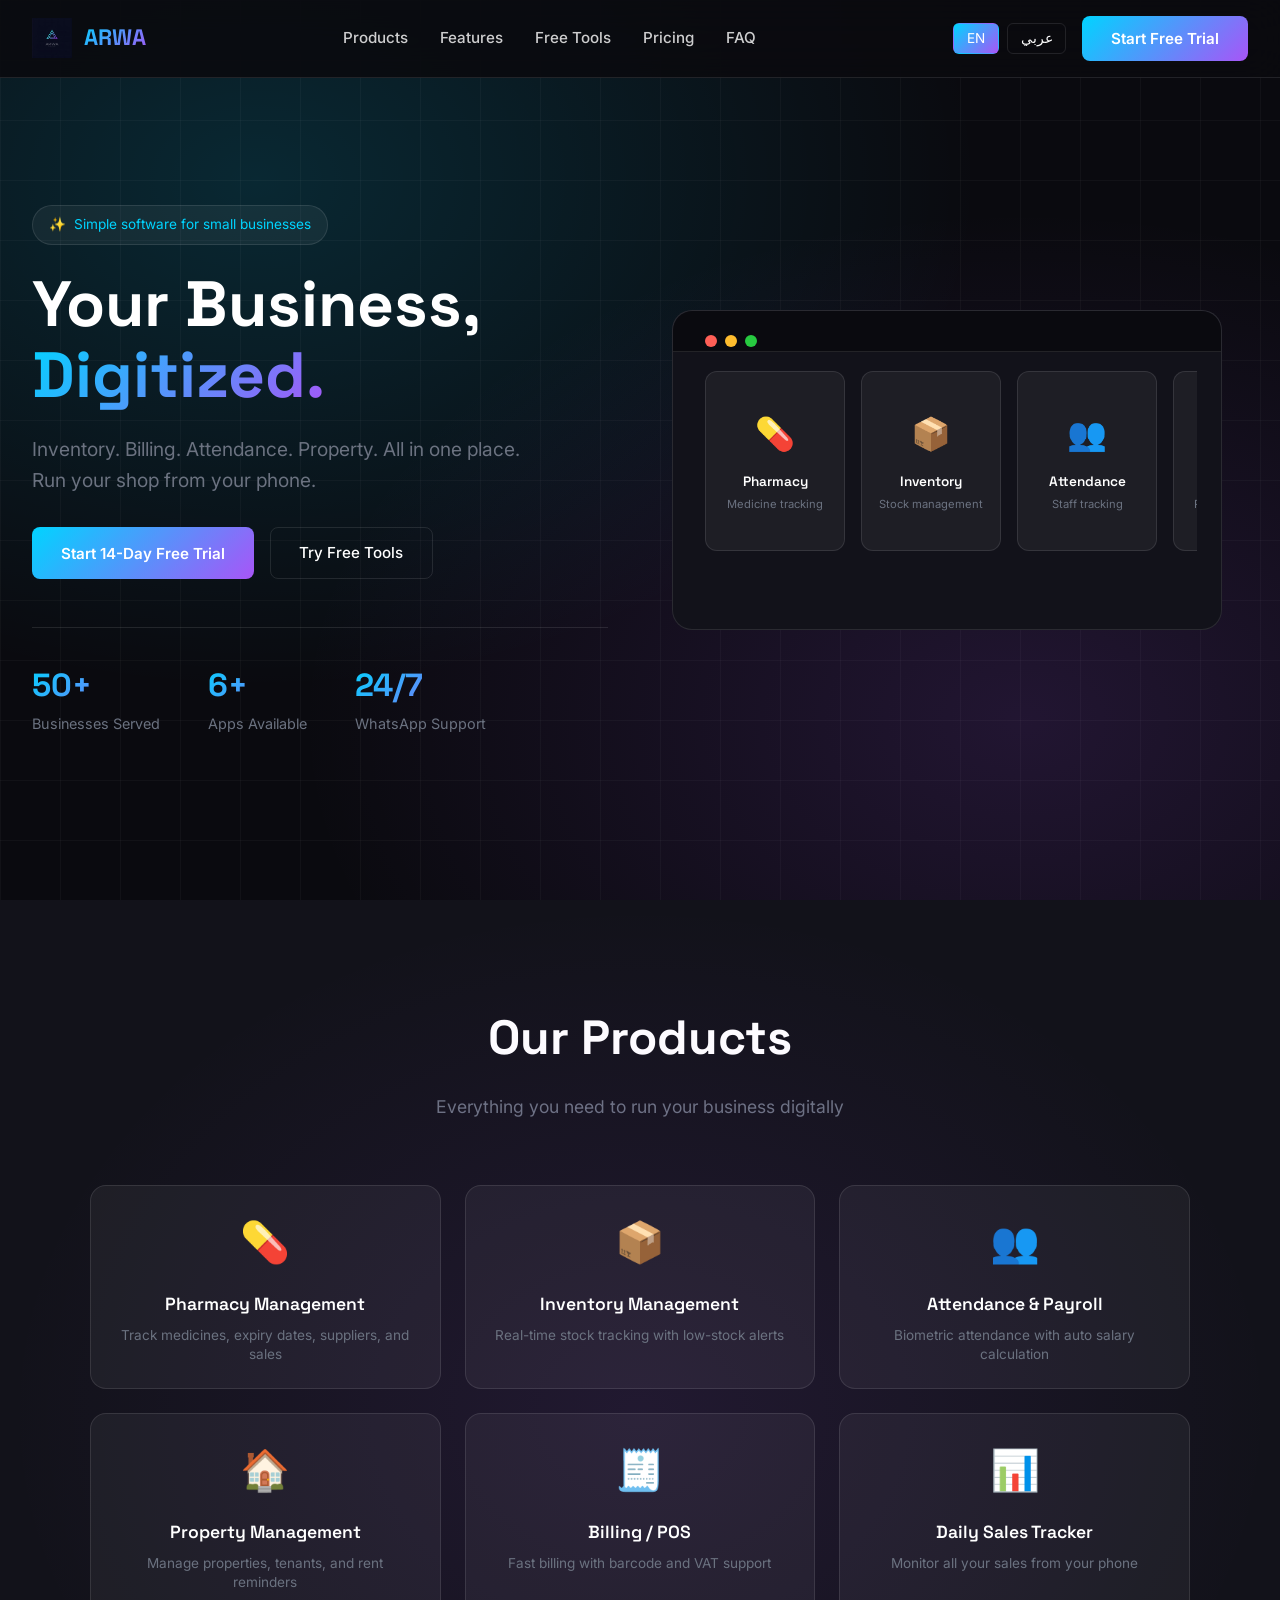
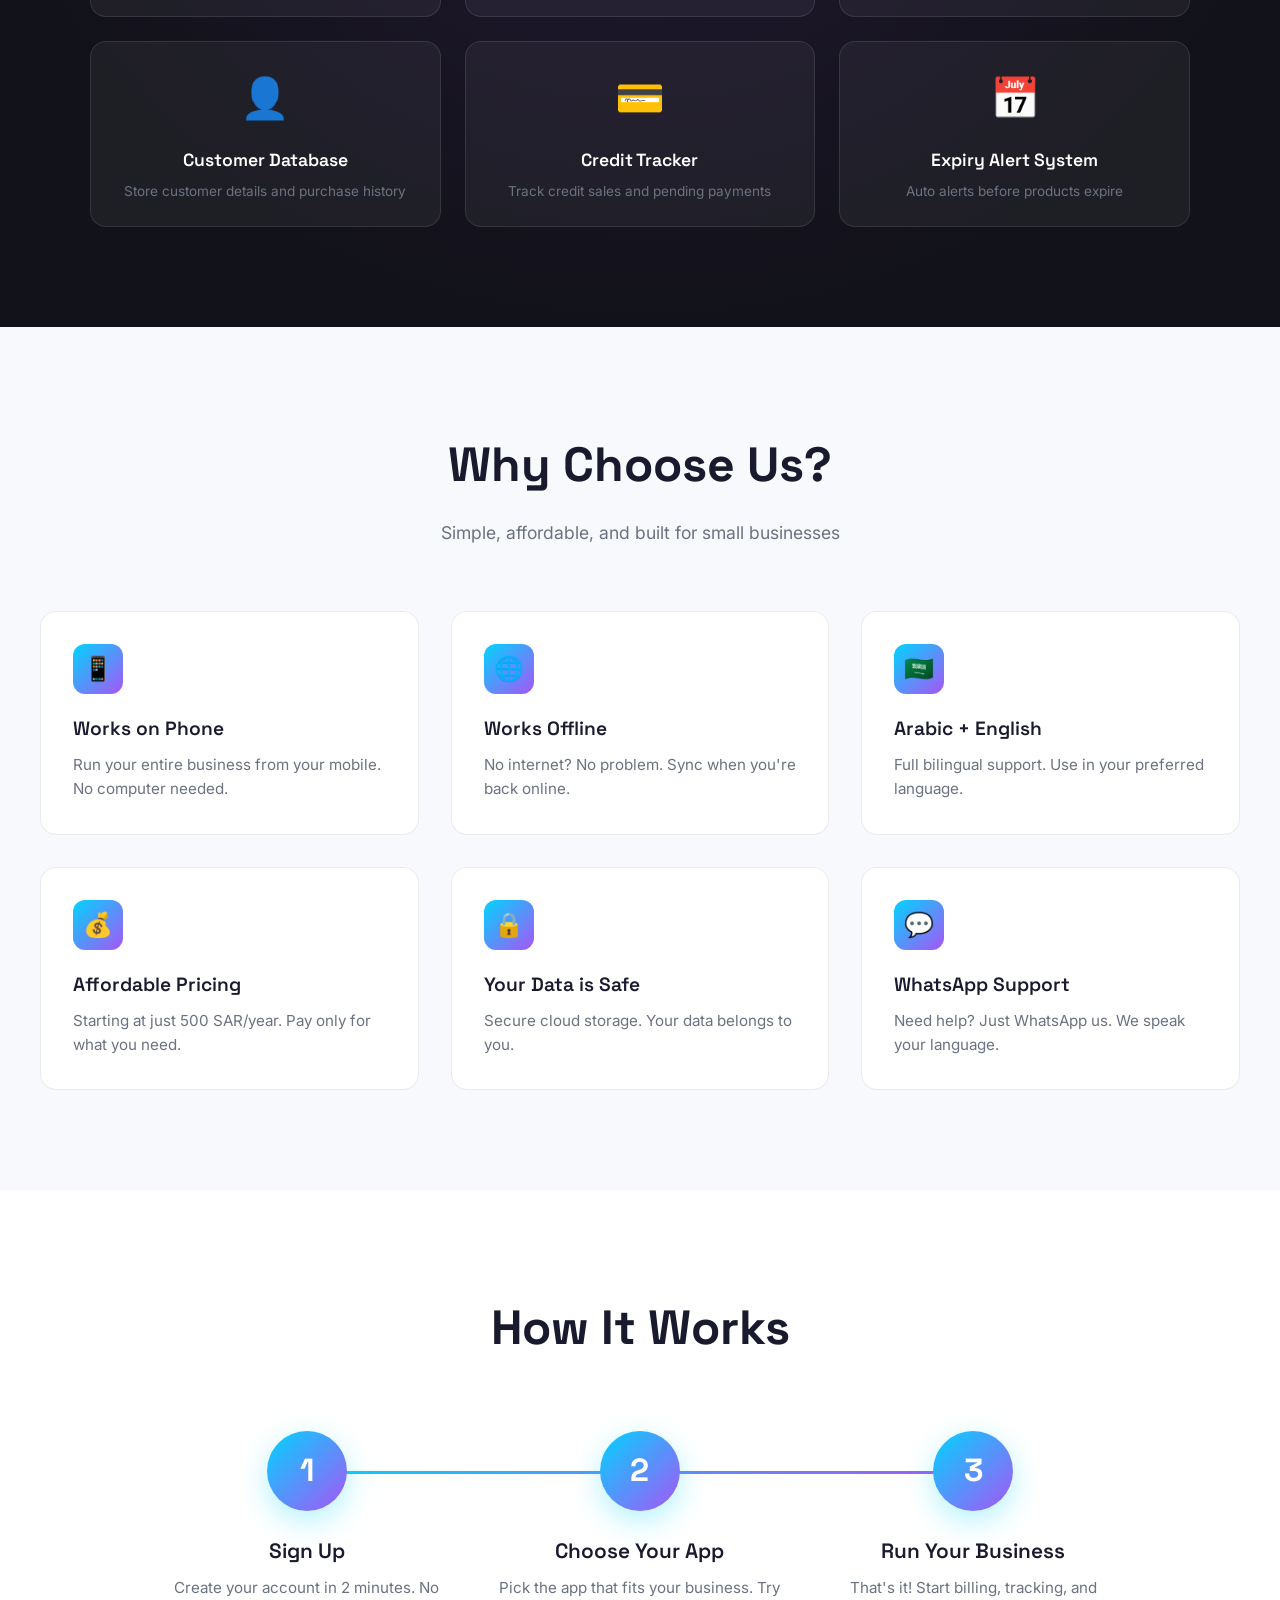
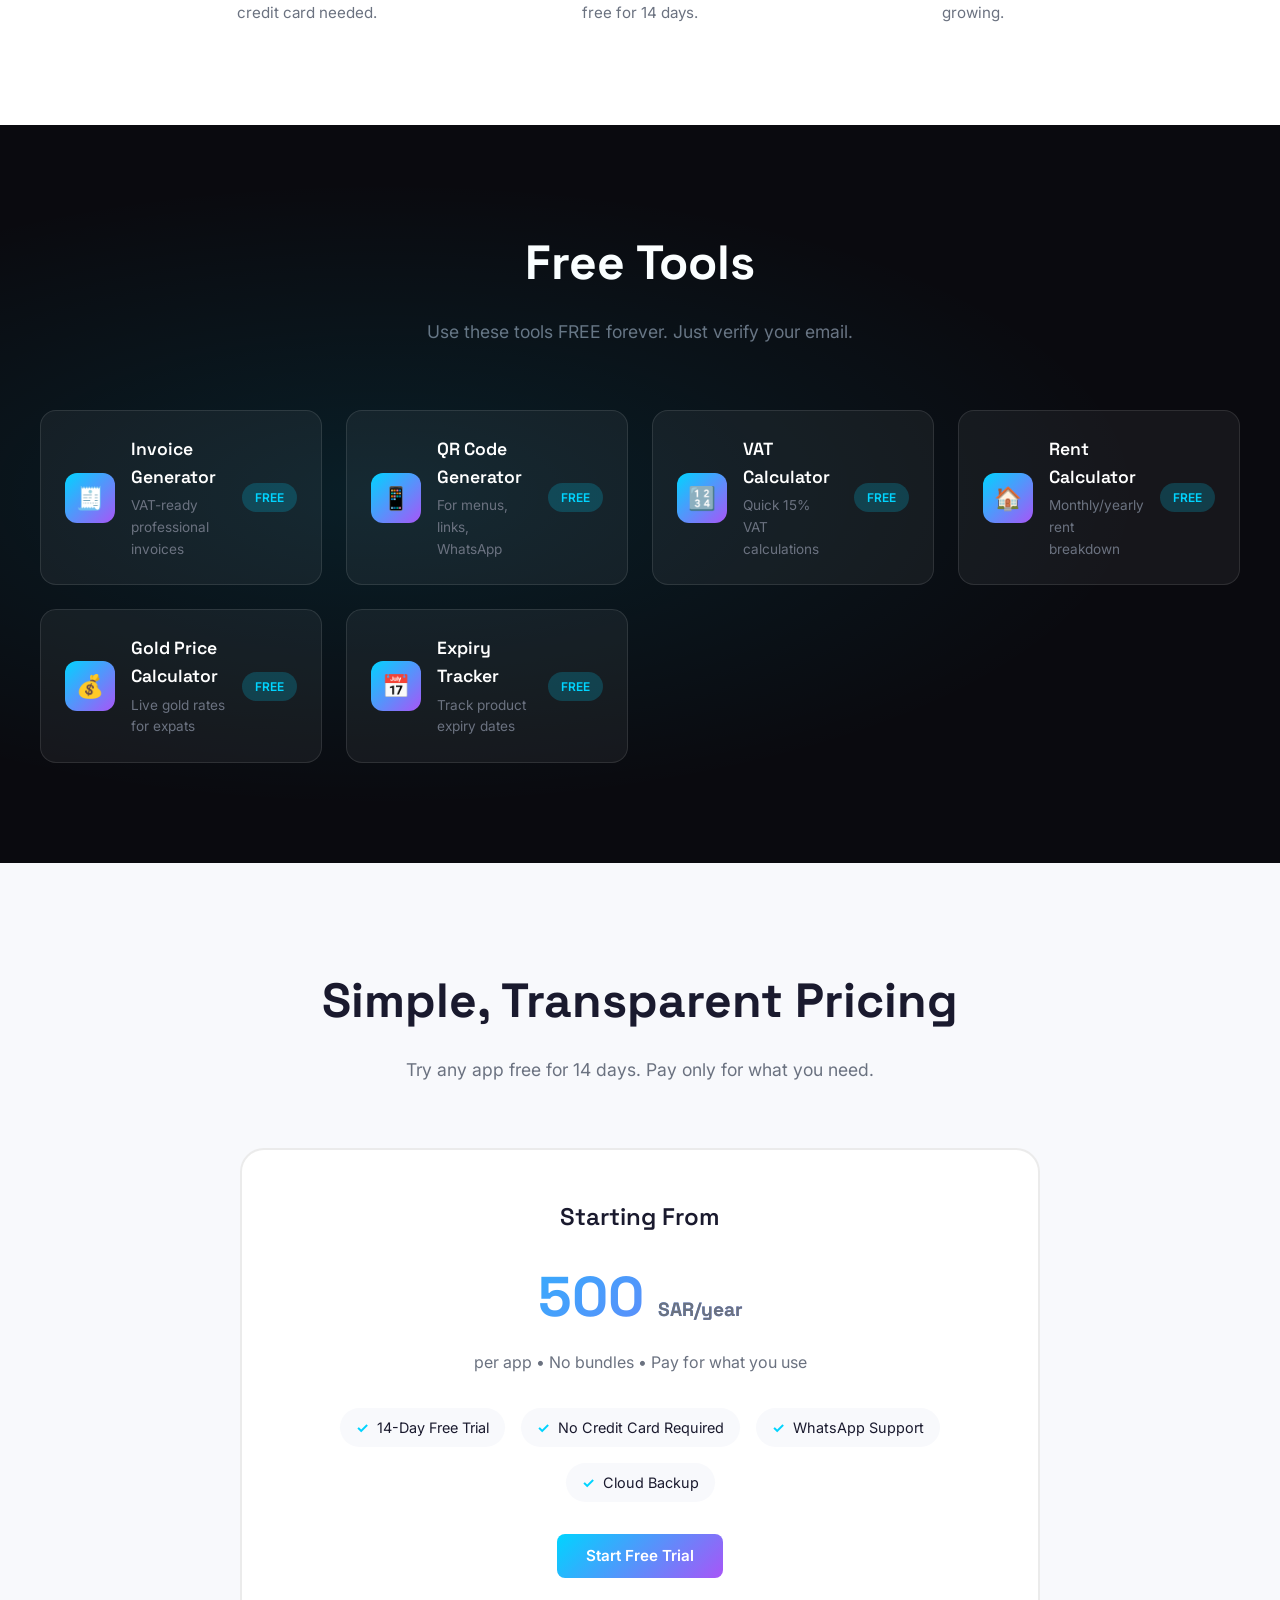
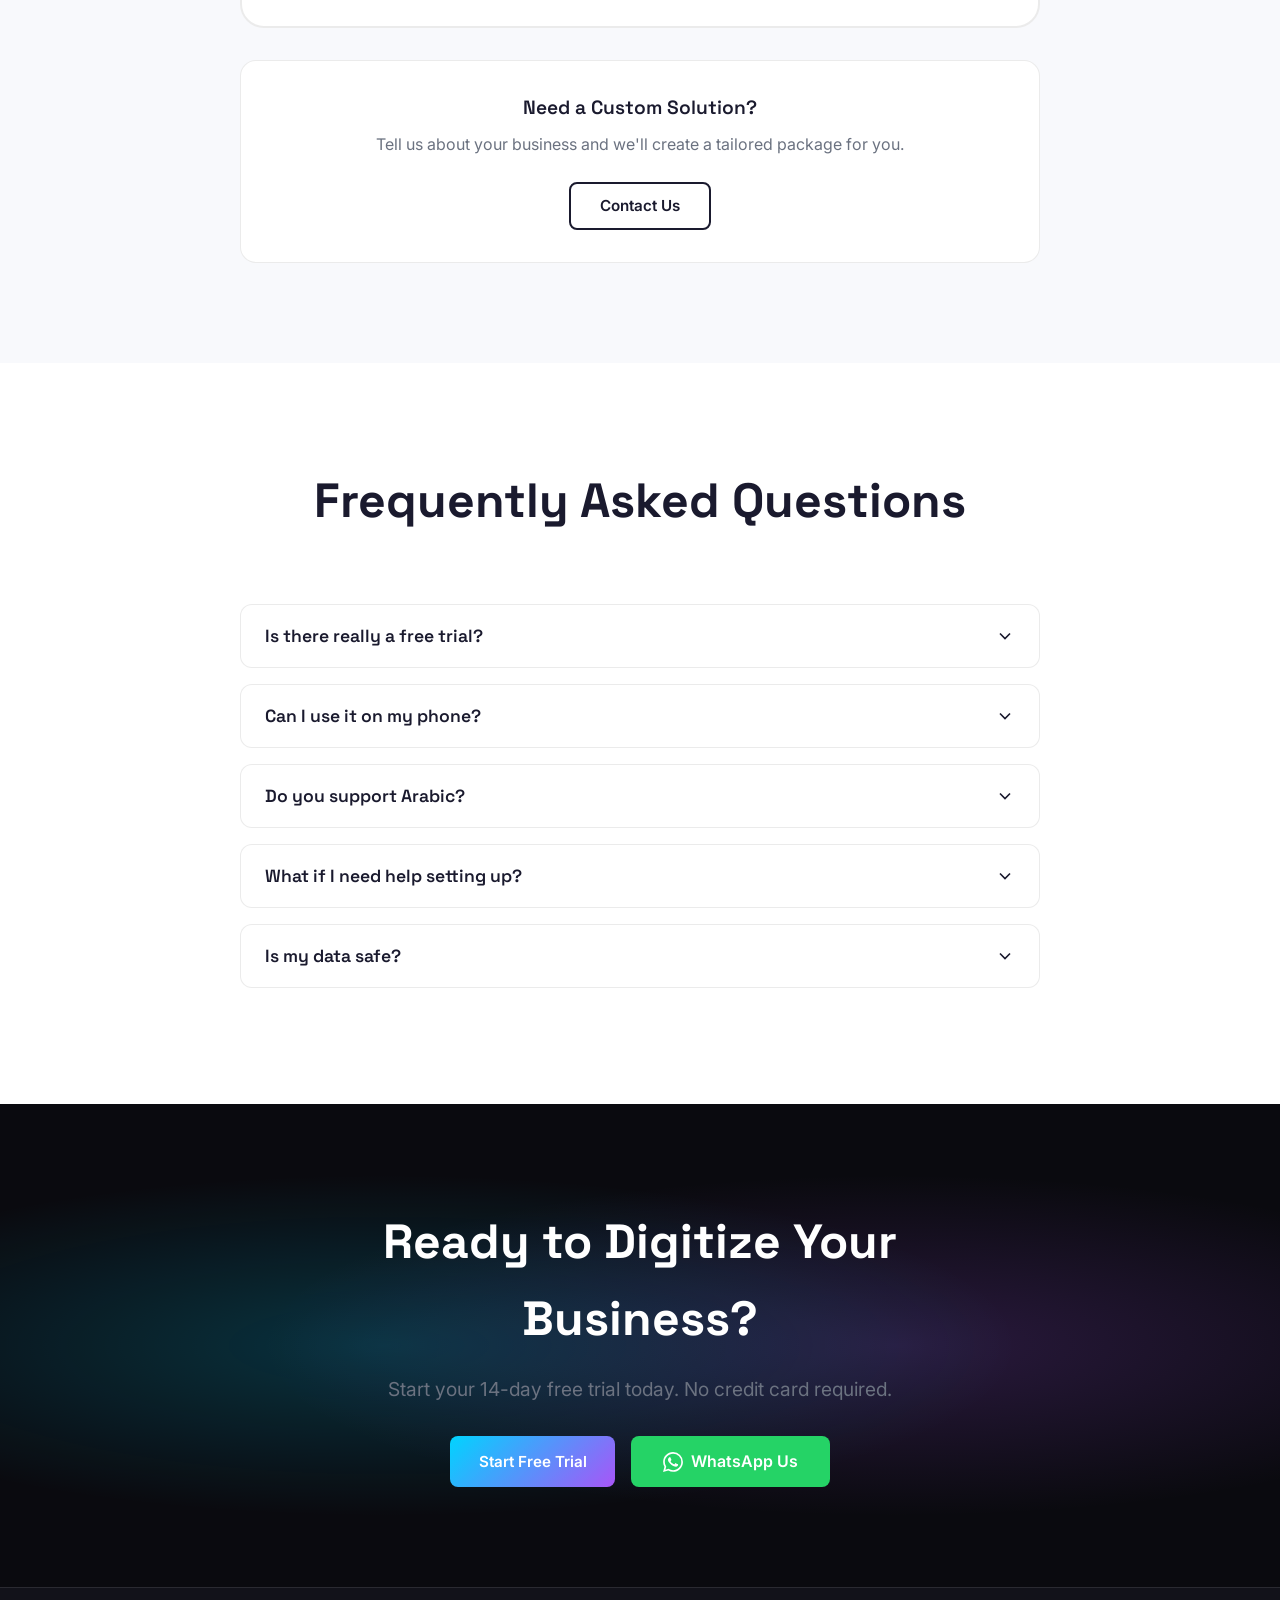
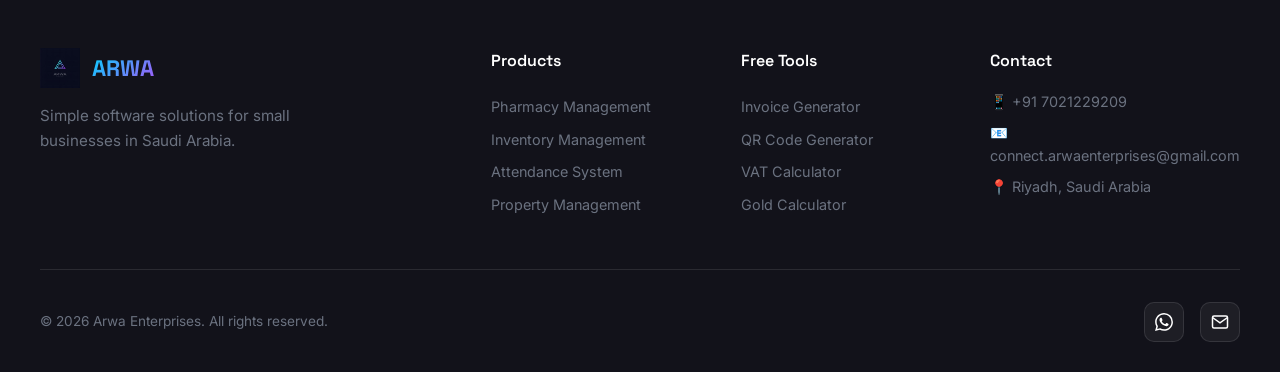
==== index.html @ ac2b402e "Add files via upload" ====
<!DOCTYPE html>
<html lang="en" dir="ltr">
<head>
    <meta charset="UTF-8">
    <meta name="viewport" content="width=device-width, initial-scale=1.0">
    <title>Arwa Enterprises | Your Business, Digitized</title>
    <meta name="description" content="Simple software solutions for small businesses. Inventory, Billing, Attendance, and more.">
    
    <!-- Fonts -->
    <link rel="preconnect" href="https://fonts.googleapis.com">
    <link rel="preconnect" href="https://fonts.gstatic.com" crossorigin>
    <link href="https://fonts.googleapis.com/css2?family=Space+Grotesk:wght@400;500;600;700&family=Inter:wght@400;500;600&family=Cairo:wght@400;500;600;700&display=swap" rel="stylesheet">

<style>
/* ============================================
   SECTION: CSS VARIABLES
   Update colors, fonts, spacing here
============================================ */
:root {
    /* Colors */
    --bg-dark: #0a0a0f;
    --bg-dark-2: #12121a;
    --bg-light: #f8f9fc;
    --bg-light-2: #ffffff;
    --text-light: #ffffff;
    --text-dark: #1a1a2e;
    --text-muted: #6b7280;
    --accent-cyan: #00d4ff;
    --accent-purple: #a855f7;
    --accent-gradient: linear-gradient(135deg, #00d4ff 0%, #a855f7 100%);
    --card-dark: rgba(255,255,255,0.05);
    --card-light: #ffffff;
    --border-dark: rgba(255,255,255,0.1);
    --border-light: rgba(0,0,0,0.08);
    
    /* Typography */
    --font-display: 'Space Grotesk', sans-serif;
    --font-body: 'Inter', sans-serif;
    --font-arabic: 'Cairo', sans-serif;
    
    /* Spacing */
    --section-padding: 100px;
    --container-max: 1400px;
}

[dir="rtl"] {
    --font-display: 'Cairo', sans-serif;
    --font-body: 'Cairo', sans-serif;
}

/* ============================================
   SECTION: BASE STYLES
   Reset, typography, common elements
============================================ */
* {
    margin: 0;
    padding: 0;
    box-sizing: border-box;
}

html {
    scroll-behavior: smooth;
}

body {
    font-family: var(--font-body);
    line-height: 1.6;
    overflow-x: hidden;
    background: var(--bg-dark);
}

a {
    text-decoration: none;
    color: inherit;
}

button {
    font-family: inherit;
    cursor: pointer;
}

.container {
    max-width: var(--container-max);
    margin: 0 auto;
    padding: 0 2rem;
}

.section-header {
    text-align: center;
    margin-bottom: 4rem;
}

.section-header h2 {
    font-family: var(--font-display);
    font-size: clamp(2rem, 4vw, 3rem);
    font-weight: 700;
    margin-bottom: 1rem;
}

.section-header p {
    font-size: 1.1rem;
    color: var(--text-muted);
    max-width: 600px;
    margin: 0 auto;
}

/* ============================================
   SECTION: BUTTONS
   All button styles
============================================ */
.btn-primary {
    display: inline-flex;
    align-items: center;
    justify-content: center;
    gap: 8px;
    padding: 0.8rem 1.8rem;
    background: var(--accent-gradient);
    color: white;
    border: none;
    border-radius: 8px;
    font-weight: 600;
    font-size: 0.95rem;
    transition: all 0.3s ease;
    cursor: pointer;
}

.btn-primary:hover {
    transform: translateY(-2px);
    box-shadow: 0 10px 30px rgba(0, 212, 255, 0.3);
}

.btn-secondary {
    display: inline-flex;
    align-items: center;
    justify-content: center;
    gap: 8px;
    padding: 0.8rem 1.8rem;
    background: transparent;
    color: var(--text-light);
    border: 1px solid var(--border-dark);
    border-radius: 8px;
    font-weight: 500;
    font-size: 0.95rem;
    transition: all 0.3s ease;
}

.btn-secondary:hover {
    border-color: var(--accent-cyan);
    color: var(--accent-cyan);
}
/* Button variant for light backgrounds */
.btn-secondary-dark {
    display: inline-flex;
    align-items: center;
    justify-content: center;
    gap: 8px;
    padding: 0.8rem 1.8rem;
    background: transparent;
    color: var(--text-dark);
    border: 2px solid var(--text-dark);
    border-radius: 8px;
    font-weight: 600;
    font-size: 0.95rem;
    transition: all 0.3s ease;
}

.btn-secondary-dark:hover {
    background: var(--text-dark);
    color: var(--text-light);
}
.btn-whatsapp {
    display: inline-flex;
    align-items: center;
    justify-content: center;
    gap: 8px;
    padding: 0.8rem 2rem;
    background: #25D366;
    color: white;
    border: none;
    border-radius: 8px;
    font-weight: 600;
    font-size: 1rem;
    transition: all 0.3s ease;
}

.btn-whatsapp:hover {
    transform: translateY(-2px);
    box-shadow: 0 10px 30px rgba(37, 211, 102, 0.3);
}

/* ============================================
   SECTION: NAVBAR STYLES
============================================ */
.navbar {
    position: fixed;
    top: 0;
    left: 0;
    right: 0;
    z-index: 1000;
    background: rgba(10, 10, 15, 0.9);
    backdrop-filter: blur(20px);
    border-bottom: 1px solid var(--border-dark);
    padding: 1rem 2rem;
    transition: all 0.3s ease;
}

.navbar.scrolled {
    background: rgba(10, 10, 15, 0.98);
    box-shadow: 0 4px 30px rgba(0, 0, 0, 0.3);
}

.navbar-inner {
    max-width: var(--container-max);
    margin: 0 auto;
    display: flex;
    justify-content: space-between;
    align-items: center;
}

.logo {
    display: flex;
    align-items: center;
    gap: 12px;
}

.logo-img {
    height: 40px;
    width: auto;
}

.logo-text {
    font-family: var(--font-display);
    font-size: 1.4rem;
    font-weight: 700;
    background: var(--accent-gradient);
    -webkit-background-clip: text;
    -webkit-text-fill-color: transparent;
    background-clip: text;
}

.nav-links {
    display: flex;
    gap: 2rem;
    align-items: center;
}

.nav-links a {
    color: var(--text-light);
    font-size: 0.95rem;
    font-weight: 500;
    opacity: 0.8;
    transition: all 0.3s ease;
}

.nav-links a:hover {
    opacity: 1;
    color: var(--accent-cyan);
}

.nav-right {
    display: flex;
    align-items: center;
    gap: 1rem;
}

.lang-toggle {
    display: flex;
    gap: 0.5rem;
}

.lang-btn {
    padding: 0.4rem 0.8rem;
    border: 1px solid var(--border-dark);
    background: transparent;
    color: var(--text-light);
    border-radius: 6px;
    font-size: 0.85rem;
    transition: all 0.3s ease;
}

.lang-btn.active {
    background: var(--accent-gradient);
    border-color: transparent;
}

.mobile-menu-btn {
    display: none;
    background: none;
    border: none;
    color: var(--text-light);
    font-size: 1.5rem;
    padding: 0.5rem;
}

/* Mobile Menu */
.mobile-menu {
    display: none;
    position: fixed;
    top: 70px;
    left: 0;
    right: 0;
    background: var(--bg-dark-2);
    border-bottom: 1px solid var(--border-dark);
    padding: 1.5rem;
    z-index: 999;
}

.mobile-menu.active {
    display: block;
}

.mobile-menu a {
    display: block;
    color: var(--text-light);
    padding: 1rem 0;
    font-size: 1.1rem;
    border-bottom: 1px solid var(--border-dark);
}

.mobile-menu a:last-child {
    border-bottom: none;
}

/* ============================================
   SECTION: HERO STYLES
============================================ */
.hero {
    min-height: 100vh;
    background: var(--bg-dark);
    position: relative;
    display: flex;
    align-items: center;
    padding: 120px 2rem 80px;
    overflow: hidden;
}

.hero::before {
    content: '';
    position: absolute;
    top: 0;
    left: 0;
    right: 0;
    bottom: 0;
    background: 
        radial-gradient(ellipse at 20% 20%, rgba(0, 212, 255, 0.15) 0%, transparent 50%),
        radial-gradient(ellipse at 80% 80%, rgba(168, 85, 247, 0.15) 0%, transparent 50%);
    pointer-events: none;
}

.hero-grid {
    position: absolute;
    top: 0;
    left: 0;
    right: 0;
    bottom: 0;
    background-image: 
        linear-gradient(rgba(255,255,255,0.03) 1px, transparent 1px),
        linear-gradient(90deg, rgba(255,255,255,0.03) 1px, transparent 1px);
    background-size: 60px 60px;
    pointer-events: none;
}

.hero-inner {
    max-width: var(--container-max);
    margin: 0 auto;
    display: grid;
    grid-template-columns: 1fr 1fr;
    gap: 4rem;
    align-items: center;
    position: relative;
    z-index: 1;
    width: 100%;
}

.hero-content {
    animation: fadeInUp 1s ease;
}

@keyframes fadeInUp {
    from { opacity: 0; transform: translateY(30px); }
    to { opacity: 1; transform: translateY(0); }
}

.hero-badge {
    display: inline-flex;
    align-items: center;
    gap: 8px;
    padding: 0.5rem 1rem;
    background: var(--card-dark);
    border: 1px solid var(--border-dark);
    border-radius: 50px;
    color: var(--accent-cyan);
    font-size: 0.85rem;
    margin-bottom: 1.5rem;
}

.hero h1 {
    font-family: var(--font-display);
    font-size: clamp(2.5rem, 5vw, 4rem);
    font-weight: 700;
    color: var(--text-light);
    line-height: 1.1;
    margin-bottom: 1.5rem;
}

.hero h1 span {
    background: var(--accent-gradient);
    -webkit-background-clip: text;
    -webkit-text-fill-color: transparent;
    background-clip: text;
}

.hero-description {
    font-size: 1.2rem;
    color: var(--text-muted);
    margin-bottom: 2rem;
    max-width: 500px;
}

.hero-buttons {
    display: flex;
    gap: 1rem;
    flex-wrap: wrap;
}

.hero-stats {
    display: flex;
    gap: 3rem;
    margin-top: 3rem;
    padding-top: 2rem;
    border-top: 1px solid var(--border-dark);
}

.hero-stat h3 {
    font-family: var(--font-display);
    font-size: 2rem;
    font-weight: 700;
    background: var(--accent-gradient);
    -webkit-background-clip: text;
    -webkit-text-fill-color: transparent;
    background-clip: text;
}

.hero-stat p {
    font-size: 0.9rem;
    color: var(--text-muted);
}

/* Hero Mini Tiles (Horizontal Scroll in Dashboard Area) */
.hero-visual {
    position: relative;
    animation: fadeInUp 1s ease 0.3s both;
}

.hero-tiles-container {
    width: 100%;
    max-width: 550px;
    height: 320px;
    background: var(--bg-dark-2);
    border-radius: 20px;
    border: 1px solid var(--border-dark);
    padding: 1.5rem;
    overflow: hidden;
    position: relative;
}

.hero-tiles-container::before {
    content: '';
    position: absolute;
    top: 0;
    left: 0;
    right: 0;
    height: 40px;
    background: var(--bg-dark);
    border-bottom: 1px solid var(--border-dark);
    border-radius: 20px 20px 0 0;
}

.hero-tiles-header {
    position: relative;
    z-index: 2;
    display: flex;
    gap: 8px;
    margin-bottom: 1rem;
    padding-left: 0.5rem;
}

.hero-tiles-header span {
    width: 12px;
    height: 12px;
    border-radius: 50%;
}

.hero-tiles-header span:nth-child(1) { background: #ff5f56; }
.hero-tiles-header span:nth-child(2) { background: #ffbd2e; }
.hero-tiles-header span:nth-child(3) { background: #27ca40; }

.hero-tiles-track {
    display: flex;
    gap: 1rem;
    padding: 0.5rem;
    overflow-x: auto;
    scroll-behavior: smooth;
    scrollbar-width: none;
    -ms-overflow-style: none;
    margin-top: 1rem;
}

.hero-tiles-track::-webkit-scrollbar {
    display: none;
}

.hero-mini-tile {
    flex-shrink: 0;
    width: 140px;
    height: 180px;
    background: var(--card-dark);
    border: 1px solid var(--border-dark);
    border-radius: 12px;
    padding: 1rem;
    display: flex;
    flex-direction: column;
    align-items: center;
    justify-content: center;
    text-align: center;
    transition: all 0.3s ease;
    cursor: pointer;
}

.hero-mini-tile:hover {
    border-color: var(--accent-cyan);
    transform: scale(1.05);
    box-shadow: 0 10px 30px rgba(0, 212, 255, 0.2);
}

.hero-mini-tile .icon {
    font-size: 2rem;
    margin-bottom: 0.75rem;
}

.hero-mini-tile h4 {
    font-family: var(--font-display);
    font-size: 0.85rem;
    font-weight: 600;
    color: var(--text-light);
    margin-bottom: 0.25rem;
}

.hero-mini-tile p {
    font-size: 0.7rem;
    color: var(--text-muted);
}

/* ============================================
   SECTION: PRODUCTS GRID (3x3)
============================================ */
.products {
    background: var(--bg-dark-2);
    padding: var(--section-padding) 2rem;
    position: relative;
}

.products::before {
    content: '';
    position: absolute;
    top: 0;
    left: 0;
    right: 0;
    bottom: 0;
    background: radial-gradient(ellipse at 50% 50%, rgba(168, 85, 247, 0.1) 0%, transparent 70%);
    pointer-events: none;
}

.products .section-header h2 {
    color: var(--text-light);
}

.products-grid {
    max-width: 1100px;
    margin: 0 auto;
    display: grid;
    grid-template-columns: repeat(3, 1fr);
    gap: 1.5rem;
    position: relative;
    z-index: 1;
}

.product-card {
    background: var(--card-dark);
    border: 1px solid var(--border-dark);
    border-radius: 16px;
    padding: 1.5rem;
    text-align: center;
    transition: all 0.4s cubic-bezier(0.175, 0.885, 0.32, 1.275);
    cursor: pointer;
    position: relative;
    overflow: hidden;
}

.product-card::before {
    content: '';
    position: absolute;
    top: 0;
    left: 0;
    right: 0;
    bottom: 0;
    background: var(--accent-gradient);
    opacity: 0;
    transition: opacity 0.3s ease;
    z-index: 0;
}

.product-card:hover {
    transform: scale(1.08) translateY(-10px);
    border-color: var(--accent-cyan);
    box-shadow: 0 25px 50px rgba(0, 212, 255, 0.3);
}

.product-card:hover::before {
    opacity: 0.1;
}

.product-card-content {
    position: relative;
    z-index: 1;
}

.product-card .icon {
    font-size: 2.5rem;
    margin-bottom: 1rem;
}

.product-card h3 {
    font-family: var(--font-display);
    font-size: 1.1rem;
    font-weight: 600;
    color: var(--text-light);
    margin-bottom: 0.5rem;
}

.product-card p {
    font-size: 0.85rem;
    color: var(--text-muted);
    line-height: 1.4;
}

/* ============================================
   SECTION: FEATURES STYLES
============================================ */
.features {
    background: var(--bg-light);
    padding: var(--section-padding) 2rem;
}

.features .section-header h2 {
    color: var(--text-dark);
}

.features-grid {
    max-width: 1200px;
    margin: 0 auto;
    display: grid;
    grid-template-columns: repeat(auto-fit, minmax(320px, 1fr));
    gap: 2rem;
}

.feature-card {
    background: var(--card-light);
    border: 1px solid var(--border-light);
    border-radius: 16px;
    padding: 2rem;
    transition: all 0.3s ease;
}

.feature-card:hover {
    transform: translateY(-5px);
    box-shadow: 0 20px 40px rgba(0,0,0,0.1);
}

.feature-icon {
    width: 50px;
    height: 50px;
    background: var(--accent-gradient);
    border-radius: 12px;
    display: flex;
    align-items: center;
    justify-content: center;
    font-size: 1.5rem;
    margin-bottom: 1.25rem;
}

.feature-card h3 {
    font-family: var(--font-display);
    font-size: 1.2rem;
    font-weight: 600;
    color: var(--text-dark);
    margin-bottom: 0.5rem;
}

.feature-card p {
    font-size: 0.95rem;
    color: var(--text-muted);
}

/* ============================================
   SECTION: HOW IT WORKS STYLES
============================================ */
.how-it-works {
    background: var(--bg-light-2);
    padding: var(--section-padding) 2rem;
}

.how-it-works .section-header h2 {
    color: var(--text-dark);
}

.steps {
    max-width: 1000px;
    margin: 0 auto;
    display: flex;
    justify-content: space-between;
    align-items: flex-start;
    position: relative;
}

.steps::before {
    content: '';
    position: absolute;
    top: 40px;
    left: 15%;
    right: 15%;
    height: 3px;
    background: var(--accent-gradient);
    z-index: 0;
}

.step {
    flex: 1;
    text-align: center;
    position: relative;
    z-index: 1;
    padding: 0 1rem;
}

.step-number {
    width: 80px;
    height: 80px;
    background: var(--accent-gradient);
    border-radius: 50%;
    display: flex;
    align-items: center;
    justify-content: center;
    font-family: var(--font-display);
    font-size: 2rem;
    font-weight: 700;
    color: white;
    margin: 0 auto 1.5rem;
    box-shadow: 0 10px 30px rgba(0, 212, 255, 0.3);
}

.step h3 {
    font-family: var(--font-display);
    font-size: 1.3rem;
    font-weight: 600;
    color: var(--text-dark);
    margin-bottom: 0.5rem;
}

.step p {
    font-size: 0.95rem;
    color: var(--text-muted);
}

/* ============================================
   SECTION: FREE TOOLS STYLES
============================================ */
.free-tools {
    background: var(--bg-dark);
    padding: var(--section-padding) 2rem;
    position: relative;
}

.free-tools::before {
    content: '';
    position: absolute;
    top: 0;
    left: 0;
    right: 0;
    bottom: 0;
    background: radial-gradient(ellipse at 30% 50%, rgba(0, 212, 255, 0.1) 0%, transparent 60%);
    pointer-events: none;
}

.free-tools .section-header h2 {
    color: var(--text-light);
}

.tools-grid {
    max-width: 1200px;
    margin: 0 auto;
    display: grid;
    grid-template-columns: repeat(auto-fit, minmax(280px, 1fr));
    gap: 1.5rem;
    position: relative;
    z-index: 1;
}

.tool-card {
    background: var(--card-dark);
    border: 1px solid var(--border-dark);
    border-radius: 16px;
    padding: 1.5rem;
    display: flex;
    align-items: center;
    gap: 1rem;
    transition: all 0.3s ease;
    cursor: pointer;
}

.tool-card:hover {
    border-color: var(--accent-cyan);
    transform: translateX(10px);
}

[dir="rtl"] .tool-card:hover {
    transform: translateX(-10px);
}

.tool-icon {
    width: 50px;
    height: 50px;
    background: var(--accent-gradient);
    border-radius: 12px;
    display: flex;
    align-items: center;
    justify-content: center;
    font-size: 1.4rem;
    flex-shrink: 0;
}

.tool-info h3 {
    font-family: var(--font-display);
    font-size: 1.1rem;
    font-weight: 600;
    color: var(--text-light);
    margin-bottom: 0.25rem;
}

.tool-info p {
    font-size: 0.85rem;
    color: var(--text-muted);
}

.tool-badge {
    margin-left: auto;
    padding: 0.3rem 0.8rem;
    background: rgba(0, 212, 255, 0.2);
    color: var(--accent-cyan);
    border-radius: 50px;
    font-size: 0.75rem;
    font-weight: 600;
}

[dir="rtl"] .tool-badge {
    margin-left: 0;
    margin-right: auto;
}

/* ============================================
   SECTION: PRICING STYLES (Simplified)
============================================ */
.pricing {
    background: var(--bg-light);
    padding: var(--section-padding) 2rem;
}

.pricing .section-header h2 {
    color: var(--text-dark);
}

.pricing-simple {
    max-width: 800px;
    margin: 0 auto;
    text-align: center;
}

.pricing-box {
    background: var(--card-light);
    border: 2px solid var(--border-light);
    border-radius: 24px;
    padding: 3rem;
    margin-bottom: 2rem;
}

.pricing-box h3 {
    font-family: var(--font-display);
    font-size: 1.5rem;
    font-weight: 600;
    color: var(--text-dark);
    margin-bottom: 1rem;
}

.pricing-amount {
    font-family: var(--font-display);
    font-size: 3.5rem;
    font-weight: 700;
    background: var(--accent-gradient);
    -webkit-background-clip: text;
    -webkit-text-fill-color: transparent;
    background-clip: text;
    margin-bottom: 0.5rem;
}

.pricing-amount span {
    font-size: 1.2rem;
    color: var(--text-muted);
    -webkit-text-fill-color: var(--text-muted);
}

.pricing-note {
    color: var(--text-muted);
    font-size: 1rem;
    margin-bottom: 2rem;
}

.pricing-features {
    display: flex;
    flex-wrap: wrap;
    justify-content: center;
    gap: 1rem;
    margin-bottom: 2rem;
}

.pricing-feature {
    display: flex;
    align-items: center;
    gap: 8px;
    padding: 0.5rem 1rem;
    background: var(--bg-light);
    border-radius: 50px;
    font-size: 0.9rem;
    color: var(--text-dark);
}

.pricing-feature::before {
    content: '✓';
    color: var(--accent-cyan);
    font-weight: bold;
}

.pricing-custom {
    background: var(--bg-light-2);
    border: 1px solid var(--border-light);
    border-radius: 16px;
    padding: 2rem;
}

.pricing-custom h4 {
    font-family: var(--font-display);
    font-size: 1.2rem;
    font-weight: 600;
    color: var(--text-dark);
    margin-bottom: 0.5rem;
}

.pricing-custom p {
    color: var(--text-muted);
    margin-bottom: 1.5rem;
}

/* ============================================
   SECTION: FAQ STYLES
============================================ */
.faq {
    background: var(--bg-light-2);
    padding: var(--section-padding) 2rem;
}

.faq .section-header h2 {
    color: var(--text-dark);
}

.faq-list {
    max-width: 800px;
    margin: 0 auto;
}

.faq-item {
    background: var(--card-light);
    border: 1px solid var(--border-light);
    border-radius: 12px;
    margin-bottom: 1rem;
    overflow: hidden;
}

.faq-question {
    width: 100%;
    padding: 1.25rem 1.5rem;
    background: none;
    border: none;
    text-align: left;
    font-family: var(--font-display);
    font-size: 1.1rem;
    font-weight: 600;
    color: var(--text-dark);
    display: flex;
    justify-content: space-between;
    align-items: center;
    transition: all 0.3s ease;
}

[dir="rtl"] .faq-question {
    text-align: right;
}

.faq-question:hover {
    color: var(--accent-purple);
}

.faq-question svg {
    transition: transform 0.3s ease;
    flex-shrink: 0;
}

.faq-item.active .faq-question svg {
    transform: rotate(180deg);
}

.faq-answer {
    max-height: 0;
    overflow: hidden;
    transition: max-height 0.3s ease;
}

.faq-item.active .faq-answer {
    max-height: 200px;
}

.faq-answer p {
    padding: 0 1.5rem 1.25rem;
    color: var(--text-muted);
}

/* ============================================
   SECTION: FINAL CTA STYLES
============================================ */
.final-cta {
    background: var(--bg-dark);
    padding: var(--section-padding) 2rem;
    text-align: center;
    position: relative;
    overflow: hidden;
}

.final-cta::before {
    content: '';
    position: absolute;
    top: 0;
    left: 0;
    right: 0;
    bottom: 0;
    background: 
        radial-gradient(ellipse at 30% 50%, rgba(0, 212, 255, 0.2) 0%, transparent 50%),
        radial-gradient(ellipse at 70% 50%, rgba(168, 85, 247, 0.2) 0%, transparent 50%);
    pointer-events: none;
}

.final-cta-inner {
    max-width: 700px;
    margin: 0 auto;
    position: relative;
    z-index: 1;
}

.final-cta h2 {
    font-family: var(--font-display);
    font-size: clamp(2rem, 4vw, 3rem);
    font-weight: 700;
    color: var(--text-light);
    margin-bottom: 1rem;
}

.final-cta p {
    font-size: 1.2rem;
    color: var(--text-muted);
    margin-bottom: 2rem;
}

.final-cta-buttons {
    display: flex;
    gap: 1rem;
    justify-content: center;
    flex-wrap: wrap;
}

/* ============================================
   SECTION: FOOTER STYLES
============================================ */
.footer {
    background: var(--bg-dark-2);
    padding: 60px 2rem 30px;
    border-top: 1px solid var(--border-dark);
}

.footer-inner {
    max-width: 1200px;
    margin: 0 auto;
}

.footer-grid {
    display: grid;
    grid-template-columns: 2fr 1fr 1fr 1fr;
    gap: 3rem;
    margin-bottom: 3rem;
}

.footer-brand p {
    color: var(--text-muted);
    font-size: 0.95rem;
    max-width: 300px;
    margin-top: 1rem;
}

.footer-col h4 {
    font-family: var(--font-display);
    font-size: 1rem;
    font-weight: 600;
    color: var(--text-light);
    margin-bottom: 1rem;
}

.footer-col a {
    display: block;
    color: var(--text-muted);
    font-size: 0.9rem;
    padding: 0.3rem 0;
    transition: all 0.3s ease;
}

.footer-col a:hover {
    color: var(--accent-cyan);
}

.footer-contact p {
    color: var(--text-muted);
    font-size: 0.9rem;
    display: flex;
    align-items: center;
    gap: 8px;
    margin-bottom: 0.5rem;
}

.footer-bottom {
    padding-top: 2rem;
    border-top: 1px solid var(--border-dark);
    display: flex;
    justify-content: space-between;
    align-items: center;
    flex-wrap: wrap;
    gap: 1rem;
}

.footer-bottom p {
    color: var(--text-muted);
    font-size: 0.85rem;
}

.social-links {
    display: flex;
    gap: 1rem;
}

.social-links a {
    width: 40px;
    height: 40px;
    background: var(--card-dark);
    border: 1px solid var(--border-dark);
    border-radius: 10px;
    display: flex;
    align-items: center;
    justify-content: center;
    color: var(--text-light);
    transition: all 0.3s ease;
}

.social-links a:hover {
    background: var(--accent-gradient);
    border-color: transparent;
    transform: translateY(-3px);
}

/* ============================================
   SECTION: PRODUCT SELECTION MODAL
============================================ */
.modal-overlay {
    position: fixed;
    top: 0;
    left: 0;
    right: 0;
    bottom: 0;
    background: rgba(0, 0, 0, 0.8);
    backdrop-filter: blur(10px);
    z-index: 2000;
    display: none;
    align-items: center;
    justify-content: center;
    padding: 2rem;
}

.modal-overlay.active {
    display: flex;
}

.modal {
    background: var(--bg-dark-2);
    border: 1px solid var(--border-dark);
    border-radius: 24px;
    padding: 2.5rem;
    max-width: 700px;
    width: 100%;
    position: relative;
    animation: modalIn 0.3s ease;
}

@keyframes modalIn {
    from { opacity: 0; transform: scale(0.9) translateY(20px); }
    to { opacity: 1; transform: scale(1) translateY(0); }
}

.modal-close {
    position: absolute;
    top: 1.5rem;
    right: 1.5rem;
    background: none;
    border: none;
    color: var(--text-muted);
    font-size: 1.5rem;
    cursor: pointer;
    transition: color 0.3s ease;
}

[dir="rtl"] .modal-close {
    right: auto;
    left: 1.5rem;
}

.modal-close:hover {
    color: var(--text-light);
}

.modal h2 {
    font-family: var(--font-display);
    font-size: 1.8rem;
    font-weight: 700;
    color: var(--text-light);
    text-align: center;
    margin-bottom: 0.5rem;
}

.modal > p {
    text-align: center;
    color: var(--text-muted);
    margin-bottom: 2rem;
}

.modal-products {
    display: grid;
    grid-template-columns: repeat(3, 1fr);
    gap: 1rem;
}

.modal-product {
    background: var(--card-dark);
    border: 1px solid var(--border-dark);
    border-radius: 12px;
    padding: 1.25rem;
    text-align: center;
    cursor: pointer;
    transition: all 0.3s ease;
}

.modal-product:hover {
    border-color: var(--accent-cyan);
    transform: scale(1.05);
    box-shadow: 0 10px 30px rgba(0, 212, 255, 0.2);
}

.modal-product .icon {
    font-size: 2rem;
    margin-bottom: 0.75rem;
}

.modal-product h4 {
    font-family: var(--font-display);
    font-size: 0.95rem;
    font-weight: 600;
    color: var(--text-light);
}

/* ============================================
   SECTION: CONTACT FORM MODAL
============================================ */
.contact-form {
    max-width: 500px;
}

.contact-form h2 {
    margin-bottom: 1.5rem;
}

.form-group {
    margin-bottom: 1.25rem;
}

.form-group label {
    display: block;
    color: var(--text-light);
    font-size: 0.9rem;
    margin-bottom: 0.5rem;
}

.form-group input,
.form-group textarea,
.form-group select {
    width: 100%;
    padding: 0.9rem 1rem;
    background: var(--card-dark);
    border: 1px solid var(--border-dark);
    border-radius: 8px;
    color: var(--text-light);
    font-size: 1rem;
    font-family: inherit;
    transition: border-color 0.3s ease;
}

.form-group input:focus,
.form-group textarea:focus,
.form-group select:focus {
    outline: none;
    border-color: var(--accent-cyan);
}

.form-group textarea {
    resize: vertical;
    min-height: 100px;
}

.form-group select option {
    background: var(--bg-dark-2);
}

/* ============================================
   SECTION: RESPONSIVE STYLES
============================================ */
@media (max-width: 1024px) {
    .hero-inner {
        grid-template-columns: 1fr;
        text-align: center;
    }

    .hero-content {
        order: 1;
    }

    .hero-visual {
        order: 2;
        display: flex;
        justify-content: center;
    }

    .hero-description {
        margin: 0 auto 2rem;
    }

    .hero-buttons {
        justify-content: center;
    }

    .hero-stats {
        justify-content: center;
    }

    .products-grid {
        grid-template-columns: repeat(2, 1fr);
    }

    .footer-grid {
        grid-template-columns: 1fr 1fr;
    }
}

@media (max-width: 768px) {
    :root {
        --section-padding: 60px;
    }

    .nav-links {
        display: none;
    }

    .nav-right .btn-primary {
        display: none;
    }

    .mobile-menu-btn {
        display: block;
    }

    .hero {
        padding: 100px 1.5rem 60px;
    }

    .hero-stats {
        flex-direction: column;
        gap: 1.5rem;
    }

    .hero-tiles-container {
        max-width: 100%;
        height: 250px;
    }

    .hero-mini-tile {
        width: 120px;
        height: 150px;
    }

    .products-grid {
        grid-template-columns: 1fr;
        max-width: 400px;
    }

    .steps {
        flex-direction: column;
        gap: 3rem;
    }

    .steps::before {
        display: none;
    }

    .modal-products {
        grid-template-columns: repeat(2, 1fr);
    }

    .footer-grid {
        grid-template-columns: 1fr;
    }

    .footer-bottom {
        flex-direction: column;
        text-align: center;
    }
}

@media (max-width: 480px) {
    .hero h1 {
        font-size: 2rem;
    }

    .hero-buttons {
        flex-direction: column;
    }

    .hero-buttons .btn-primary,
    .hero-buttons .btn-secondary {
        width: 100%;
    }

    .modal-products {
        grid-template-columns: 1fr 1fr;
    }

    .pricing-amount {
        font-size: 2.5rem;
    }
}

/* ============================================
   SECTION: RTL SPECIFIC STYLES
============================================ */
[dir="rtl"] .hero-stats {
    flex-direction: row-reverse;
}

[dir="rtl"] .hero-tiles-track {
    direction: rtl;
}

[dir="rtl"] .steps {
    flex-direction: row-reverse;
}

@media (max-width: 768px) {
    [dir="rtl"] .steps {
        flex-direction: column;
    }
}
</style>
</head>

<body>
    <!-- ============================================
         SECTION: NAVBAR HTML
    ============================================ -->
    <nav class="navbar" id="navbar">
        <div class="navbar-inner">
            <a href="#" class="logo">
                <img src="logo.png" alt="Arwa Enterprises" class="logo-img" onerror="this.style.display='none'">
                <span class="logo-text">ARWA</span>
            </a>
            
            <div class="nav-links">
                <a href="#products" data-en="Products" data-ar="المنتجات">Products</a>
                <a href="#features" data-en="Features" data-ar="المميزات">Features</a>
                <a href="#free-tools" data-en="Free Tools" data-ar="أدوات مجانية">Free Tools</a>
                <a href="#pricing" data-en="Pricing" data-ar="الأسعار">Pricing</a>
                <a href="#faq" data-en="FAQ" data-ar="الأسئلة">FAQ</a>
            </div>

            <div class="nav-right">
                <div class="lang-toggle">
                    <button class="lang-btn active" data-lang="en">EN</button>
                    <button class="lang-btn" data-lang="ar">عربي</button>
                </div>
                <button class="btn-primary" id="navTrialBtn" data-en="Start Free Trial" data-ar="ابدأ مجاناً">Start Free Trial</button>
            </div>

            <button class="mobile-menu-btn" id="mobileMenuBtn">☰</button>
        </div>
    </nav>

    <!-- Mobile Menu -->
    <div class="mobile-menu" id="mobileMenu">
        <a href="#products" data-en="Products" data-ar="المنتجات">Products</a>
        <a href="#features" data-en="Features" data-ar="المميزات">Features</a>
        <a href="#free-tools" data-en="Free Tools" data-ar="أدوات مجانية">Free Tools</a>
        <a href="#pricing" data-en="Pricing" data-ar="الأسعار">Pricing</a>
        <a href="#faq" data-en="FAQ" data-ar="الأسئلة">FAQ</a>
    </div>

    <!-- ============================================
         SECTION: HERO HTML
    ============================================ -->
    <section class="hero">
        <div class="hero-grid"></div>
        <div class="hero-inner">
            <div class="hero-content">
                <div class="hero-badge">
                    <span>✨</span>
                    <span data-en="Simple software for small businesses" data-ar="برامج بسيطة للمشاريع الصغيرة">Simple software for small businesses</span>
                </div>
                <h1 data-en="Your Business, <span>Digitized.</span>" data-ar="أعمالك، <span>رقمية.</span>">
                    Your Business, <span>Digitized.</span>
                </h1>
                <p class="hero-description" data-en="Inventory. Billing. Attendance. Property. All in one place. Run your shop from your phone." data-ar="المخزون. الفواتير. الحضور. العقارات. كل شيء في مكان واحد. أدر متجرك من هاتفك.">
                    Inventory. Billing. Attendance. Property. All in one place. Run your shop from your phone.
                </p>
                <div class="hero-buttons">
                    <button class="btn-primary open-trial-modal" data-en="Start 14-Day Free Trial" data-ar="ابدأ 14 يوم مجاناً">Start 14-Day Free Trial</button>
                    <a href="#free-tools" class="btn-secondary" data-en="Try Free Tools" data-ar="جرب الأدوات المجانية">Try Free Tools</a>
                </div>
                <div class="hero-stats">
                    <div class="hero-stat">
                        <h3>50+</h3>
                        <p data-en="Businesses Served" data-ar="عميل نخدمهم">Businesses Served</p>
                    </div>
                    <div class="hero-stat">
                        <h3>6+</h3>
                        <p data-en="Apps Available" data-ar="تطبيقات متاحة">Apps Available</p>
                    </div>
                    <div class="hero-stat">
                        <h3>24/7</h3>
                        <p data-en="WhatsApp Support" data-ar="دعم واتساب">WhatsApp Support</p>
                    </div>
                </div>
            </div>
            <div class="hero-visual">
                <div class="hero-tiles-container">
                    <div class="hero-tiles-header">
                        <span></span>
                        <span></span>
                        <span></span>
                    </div>
                    <div class="hero-tiles-track" id="heroTilesTrack">
                        <div class="hero-mini-tile">
                            <div class="icon">💊</div>
                            <h4 data-en="Pharmacy" data-ar="الصيدلية">Pharmacy</h4>
                            <p data-en="Medicine tracking" data-ar="تتبع الأدوية">Medicine tracking</p>
                        </div>
                        <div class="hero-mini-tile">
                            <div class="icon">📦</div>
                            <h4 data-en="Inventory" data-ar="المخزون">Inventory</h4>
                            <p data-en="Stock management" data-ar="إدارة المخزون">Stock management</p>
                        </div>
                        <div class="hero-mini-tile">
                            <div class="icon">👥</div>
                            <h4 data-en="Attendance" data-ar="الحضور">Attendance</h4>
                            <p data-en="Staff tracking" data-ar="تتبع الموظفين">Staff tracking</p>
                        </div>
                        <div class="hero-mini-tile">
                            <div class="icon">🏠</div>
                            <h4 data-en="Property" data-ar="العقارات">Property</h4>
                            <p data-en="Rent management" data-ar="إدارة الإيجار">Rent management</p>
                        </div>
                        <div class="hero-mini-tile">
                            <div class="icon">🧾</div>
                            <h4 data-en="Billing" data-ar="الفواتير">Billing</h4>
                            <p data-en="POS system" data-ar="نقاط البيع">POS system</p>
                        </div>
                        <div class="hero-mini-tile">
                            <div class="icon">📊</div>
                            <h4 data-en="Sales" data-ar="المبيعات">Sales</h4>
                            <p data-en="Daily tracking" data-ar="تتبع يومي">Daily tracking</p>
                        </div>
                    </div>
                </div>
            </div>
        </div>
    </section>

    <!-- ============================================
         SECTION: PRODUCTS HTML (3x3 Grid)
    ============================================ -->
    <section class="products" id="products">
        <div class="section-header">
            <h2 data-en="Our Products" data-ar="منتجاتنا">Our Products</h2>
            <p data-en="Everything you need to run your business digitally" data-ar="كل ما تحتاجه لإدارة أعمالك رقمياً">Everything you need to run your business digitally</p>
        </div>
        <div class="products-grid">
            <div class="product-card">
                <div class="product-card-content">
                    <div class="icon">💊</div>
                    <h3 data-en="Pharmacy Management" data-ar="إدارة الصيدلية">Pharmacy Management</h3>
                    <p data-en="Track medicines, expiry dates, suppliers, and sales" data-ar="تتبع الأدوية، تواريخ الانتهاء، الموردين">Track medicines, expiry dates, suppliers, and sales</p>
                </div>
            </div>
            <div class="product-card">
                <div class="product-card-content">
                    <div class="icon">📦</div>
                    <h3 data-en="Inventory Management" data-ar="إدارة المخزون">Inventory Management</h3>
                    <p data-en="Real-time stock tracking with low-stock alerts" data-ar="تتبع المخزون لحظياً مع تنبيهات النقص">Real-time stock tracking with low-stock alerts</p>
                </div>
            </div>
            <div class="product-card">
                <div class="product-card-content">
                    <div class="icon">👥</div>
                    <h3 data-en="Attendance & Payroll" data-ar="الحضور والرواتب">Attendance & Payroll</h3>
                    <p data-en="Biometric attendance with auto salary calculation" data-ar="حضور بالبصمة مع حساب الراتب تلقائياً">Biometric attendance with auto salary calculation</p>
                </div>
            </div>
            <div class="product-card">
                <div class="product-card-content">
                    <div class="icon">🏠</div>
                    <h3 data-en="Property Management" data-ar="إدارة العقارات">Property Management</h3>
                    <p data-en="Manage properties, tenants, and rent reminders" data-ar="إدارة العقارات، المستأجرين، وتذكيرات الإيجار">Manage properties, tenants, and rent reminders</p>
                </div>
            </div>
            <div class="product-card">
                <div class="product-card-content">
                    <div class="icon">🧾</div>
                    <h3 data-en="Billing / POS" data-ar="الفواتير / نقاط البيع">Billing / POS</h3>
                    <p data-en="Fast billing with barcode and VAT support" data-ar="فوترة سريعة مع دعم الباركود والضريبة">Fast billing with barcode and VAT support</p>
                </div>
            </div>
            <div class="product-card">
                <div class="product-card-content">
                    <div class="icon">📊</div>
                    <h3 data-en="Daily Sales Tracker" data-ar="متتبع المبيعات">Daily Sales Tracker</h3>
                    <p data-en="Monitor all your sales from your phone" data-ar="تابع كل مبيعاتك من هاتفك">Monitor all your sales from your phone</p>
                </div>
            </div>
            <div class="product-card">
                <div class="product-card-content">
                    <div class="icon">👤</div>
                    <h3 data-en="Customer Database" data-ar="قاعدة بيانات العملاء">Customer Database</h3>
                    <p data-en="Store customer details and purchase history" data-ar="احفظ بيانات العملاء وسجل المشتريات">Store customer details and purchase history</p>
                </div>
            </div>
            <div class="product-card">
                <div class="product-card-content">
                    <div class="icon">💳</div>
                    <h3 data-en="Credit Tracker" data-ar="متتبع الآجل">Credit Tracker</h3>
                    <p data-en="Track credit sales and pending payments" data-ar="تتبع مبيعات الآجل والمدفوعات المعلقة">Track credit sales and pending payments</p>
                </div>
            </div>
            <div class="product-card">
                <div class="product-card-content">
                    <div class="icon">📅</div>
                    <h3 data-en="Expiry Alert System" data-ar="نظام تنبيه الانتهاء">Expiry Alert System</h3>
                    <p data-en="Auto alerts before products expire" data-ar="تنبيهات تلقائية قبل انتهاء المنتجات">Auto alerts before products expire</p>
                </div>
            </div>
        </div>
    </section>

    <!-- ============================================
         SECTION: FEATURES HTML
    ============================================ -->
    <section class="features" id="features">
        <div class="section-header">
            <h2 data-en="Why Choose Us?" data-ar="لماذا تختارنا؟">Why Choose Us?</h2>
            <p data-en="Simple, affordable, and built for small businesses" data-ar="بسيط، بأسعار معقولة، ومصمم للمشاريع الصغيرة">Simple, affordable, and built for small businesses</p>
        </div>
        <div class="features-grid">
            <div class="feature-card">
                <div class="feature-icon">📱</div>
                <h3 data-en="Works on Phone" data-ar="يعمل على الجوال">Works on Phone</h3>
                <p data-en="Run your entire business from your mobile. No computer needed." data-ar="أدر أعمالك كلها من جوالك. لا تحتاج كمبيوتر.">Run your entire business from your mobile. No computer needed.</p>
            </div>
            <div class="feature-card">
                <div class="feature-icon">🌐</div>
                <h3 data-en="Works Offline" data-ar="يعمل بدون إنترنت">Works Offline</h3>
                <p data-en="No internet? No problem. Sync when you're back online." data-ar="بدون إنترنت؟ لا مشكلة. مزامنة تلقائية عند الاتصال.">No internet? No problem. Sync when you're back online.</p>
            </div>
            <div class="feature-card">
                <div class="feature-icon">🇸🇦</div>
                <h3 data-en="Arabic + English" data-ar="عربي + إنجليزي">Arabic + English</h3>
                <p data-en="Full bilingual support. Use in your preferred language." data-ar="دعم كامل للغتين. استخدم بلغتك المفضلة.">Full bilingual support. Use in your preferred language.</p>
            </div>
            <div class="feature-card">
                <div class="feature-icon">💰</div>
                <h3 data-en="Affordable Pricing" data-ar="أسعار معقولة">Affordable Pricing</h3>
                <p data-en="Starting at just 500 SAR/year. Pay only for what you need." data-ar="تبدأ من 500 ريال سنوياً فقط. ادفع فقط لما تحتاجه.">Starting at just 500 SAR/year. Pay only for what you need.</p>
            </div>
            <div class="feature-card">
                <div class="feature-icon">🔒</div>
                <h3 data-en="Your Data is Safe" data-ar="بياناتك آمنة">Your Data is Safe</h3>
                <p data-en="Secure cloud storage. Your data belongs to you." data-ar="تخزين سحابي آمن. بياناتك ملك لك.">Secure cloud storage. Your data belongs to you.</p>
            </div>
            <div class="feature-card">
                <div class="feature-icon">💬</div>
                <h3 data-en="WhatsApp Support" data-ar="دعم واتساب">WhatsApp Support</h3>
                <p data-en="Need help? Just WhatsApp us. We speak your language." data-ar="تحتاج مساعدة؟ راسلنا واتساب. نتكلم لغتك.">Need help? Just WhatsApp us. We speak your language.</p>
            </div>
        </div>
    </section>

    <!-- ============================================
         SECTION: HOW IT WORKS HTML
    ============================================ -->
    <section class="how-it-works">
        <div class="section-header">
            <h2 data-en="How It Works" data-ar="كيف يعمل">How It Works</h2>
        </div>
        <div class="steps">
            <div class="step">
                <div class="step-number">1</div>
                <h3 data-en="Sign Up" data-ar="سجل">Sign Up</h3>
                <p data-en="Create your account in 2 minutes. No credit card needed." data-ar="أنشئ حسابك في دقيقتين. بدون بطاقة ائتمان.">Create your account in 2 minutes. No credit card needed.</p>
            </div>
            <div class="step">
                <div class="step-number">2</div>
                <h3 data-en="Choose Your App" data-ar="اختر تطبيقك">Choose Your App</h3>
                <p data-en="Pick the app that fits your business. Try free for 14 days." data-ar="اختر التطبيق المناسب لعملك. جربه 14 يوم مجاناً.">Pick the app that fits your business. Try free for 14 days.</p>
            </div>
            <div class="step">
                <div class="step-number">3</div>
                <h3 data-en="Run Your Business" data-ar="أدر أعمالك">Run Your Business</h3>
                <p data-en="That's it! Start billing, tracking, and growing." data-ar="هذا كل شيء! ابدأ الفوترة والتتبع والنمو.">That's it! Start billing, tracking, and growing.</p>
            </div>
        </div>
    </section>

    <!-- ============================================
         SECTION: FREE TOOLS HTML
    ============================================ -->
    <section class="free-tools" id="free-tools">
        <div class="section-header">
            <h2 data-en="Free Tools" data-ar="أدوات مجانية">Free Tools</h2>
            <p data-en="Use these tools FREE forever. Just verify your email." data-ar="استخدم هذه الأدوات مجاناً للأبد. فقط أكد بريدك.">Use these tools FREE forever. Just verify your email.</p>
        </div>
        <div class="tools-grid">
            <div class="tool-card">
                <div class="tool-icon">🧾</div>
                <div class="tool-info">
                    <h3 data-en="Invoice Generator" data-ar="مولد الفواتير">Invoice Generator</h3>
                    <p data-en="VAT-ready professional invoices" data-ar="فواتير احترافية جاهزة للضريبة">VAT-ready professional invoices</p>
                </div>
                <span class="tool-badge" data-en="FREE" data-ar="مجاني">FREE</span>
            </div>
            <div class="tool-card">
                <div class="tool-icon">📱</div>
                <div class="tool-info">
                    <h3 data-en="QR Code Generator" data-ar="مولد رمز QR">QR Code Generator</h3>
                    <p data-en="For menus, links, WhatsApp" data-ar="للقوائم، الروابط، واتساب">For menus, links, WhatsApp</p>
                </div>
                <span class="tool-badge" data-en="FREE" data-ar="مجاني">FREE</span>
            </div>
            <div class="tool-card">
                <div class="tool-icon">🔢</div>
                <div class="tool-info">
                    <h3 data-en="VAT Calculator" data-ar="حاسبة الضريبة">VAT Calculator</h3>
                    <p data-en="Quick 15% VAT calculations" data-ar="حسابات ضريبة 15% سريعة">Quick 15% VAT calculations</p>
                </div>
                <span class="tool-badge" data-en="FREE" data-ar="مجاني">FREE</span>
            </div>
            <div class="tool-card">
                <div class="tool-icon">🏠</div>
                <div class="tool-info">
                    <h3 data-en="Rent Calculator" data-ar="حاسبة الإيجار">Rent Calculator</h3>
                    <p data-en="Monthly/yearly rent breakdown" data-ar="تفصيل الإيجار شهري/سنوي">Monthly/yearly rent breakdown</p>
                </div>
                <span class="tool-badge" data-en="FREE" data-ar="مجاني">FREE</span>
            </div>
            <div class="tool-card">
                <div class="tool-icon">💰</div>
                <div class="tool-info">
                    <h3 data-en="Gold Price Calculator" data-ar="حاسبة سعر الذهب">Gold Price Calculator</h3>
                    <p data-en="Live gold rates for expats" data-ar="أسعار الذهب الحية للمغتربين">Live gold rates for expats</p>
                </div>
                <span class="tool-badge" data-en="FREE" data-ar="مجاني">FREE</span>
            </div>
            <div class="tool-card">
                <div class="tool-icon">📅</div>
                <div class="tool-info">
                    <h3 data-en="Expiry Tracker" data-ar="متتبع الانتهاء">Expiry Tracker</h3>
                    <p data-en="Track product expiry dates" data-ar="تتبع تواريخ انتهاء المنتجات">Track product expiry dates</p>
                </div>
                <span class="tool-badge" data-en="FREE" data-ar="مجاني">FREE</span>
            </div>
        </div>
    </section>

    <!-- ============================================
         SECTION: PRICING HTML (Simplified)
    ============================================ -->
    <section class="pricing" id="pricing">
        <div class="section-header">
            <h2 data-en="Simple, Transparent Pricing" data-ar="أسعار بسيطة وشفافة">Simple, Transparent Pricing</h2>
            <p data-en="Try any app free for 14 days. Pay only for what you need." data-ar="جرب أي تطبيق مجاناً لمدة 14 يوم. ادفع فقط لما تحتاجه.">Try any app free for 14 days. Pay only for what you need.</p>
        </div>
        <div class="pricing-simple">
            <div class="pricing-box">
                <h3 data-en="Starting From" data-ar="تبدأ من">Starting From</h3>
                <div class="pricing-amount">500 <span data-en="SAR/year" data-ar="ريال/سنة">SAR/year</span></div>
                <p class="pricing-note" data-en="per app • No bundles • Pay for what you use" data-ar="لكل تطبيق • بدون باقات • ادفع فقط لما تستخدمه">per app • No bundles • Pay for what you use</p>
                <div class="pricing-features">
                    <span class="pricing-feature" data-en="14-Day Free Trial" data-ar="14 يوم مجاناً">14-Day Free Trial</span>
                    <span class="pricing-feature" data-en="No Credit Card Required" data-ar="بدون بطاقة ائتمان">No Credit Card Required</span>
                    <span class="pricing-feature" data-en="WhatsApp Support" data-ar="دعم واتساب">WhatsApp Support</span>
                    <span class="pricing-feature" data-en="Cloud Backup" data-ar="نسخ احتياطي سحابي">Cloud Backup</span>
                </div>
                <button class="btn-primary open-trial-modal" data-en="Start Free Trial" data-ar="ابدأ مجاناً">Start Free Trial</button>
            </div>
            <div class="pricing-custom">
                <h4 data-en="Need a Custom Solution?" data-ar="تحتاج حل مخصص؟">Need a Custom Solution?</h4>
                <p data-en="Tell us about your business and we'll create a tailored package for you." data-ar="أخبرنا عن عملك وسنقوم بإنشاء حزمة مخصصة لك.">Tell us about your business and we'll create a tailored package for you.</p>
                <button class="btn-secondary-dark" id="openContactForm" data-en="Contact Us" data-ar="تواصل معنا">Contact Us</button>
            </div>
        </div>
    </section>

    <!-- ============================================
         SECTION: FAQ HTML
    ============================================ -->
    <section class="faq" id="faq">
        <div class="section-header">
            <h2 data-en="Frequently Asked Questions" data-ar="الأسئلة الشائعة">Frequently Asked Questions</h2>
        </div>
        <div class="faq-list">
            <div class="faq-item">
                <button class="faq-question">
                    <span data-en="Is there really a free trial?" data-ar="هل هناك فترة تجريبية مجانية فعلاً؟">Is there really a free trial?</span>
                    <svg width="20" height="20" viewBox="0 0 24 24" fill="none" stroke="currentColor" stroke-width="2"><path d="M6 9l6 6 6-6"/></svg>
                </button>
                <div class="faq-answer">
                    <p data-en="Yes! 14 days completely free. No credit card required. Just sign up and start using." data-ar="نعم! 14 يوم مجاناً بالكامل. بدون بطاقة ائتمان. فقط سجل وابدأ الاستخدام.">Yes! 14 days completely free. No credit card required. Just sign up and start using.</p>
                </div>
            </div>
            <div class="faq-item">
                <button class="faq-question">
                    <span data-en="Can I use it on my phone?" data-ar="هل يمكنني استخدامه على جوالي؟">Can I use it on my phone?</span>
                    <svg width="20" height="20" viewBox="0 0 24 24" fill="none" stroke="currentColor" stroke-width="2"><path d="M6 9l6 6 6-6"/></svg>
                </button>
                <div class="faq-answer">
                    <p data-en="Absolutely! Our apps are mobile-first. Works on any phone browser. You can even install it like an app." data-ar="بالتأكيد! تطبيقاتنا مصممة للجوال أولاً. تعمل على أي متصفح جوال. يمكنك تثبيتها كتطبيق.">Absolutely! Our apps are mobile-first. Works on any phone browser. You can even install it like an app.</p>
                </div>
            </div>
            <div class="faq-item">
                <button class="faq-question">
                    <span data-en="Do you support Arabic?" data-ar="هل تدعمون العربية؟">Do you support Arabic?</span>
                    <svg width="20" height="20" viewBox="0 0 24 24" fill="none" stroke="currentColor" stroke-width="2"><path d="M6 9l6 6 6-6"/></svg>
                </button>
                <div class="faq-answer">
                    <p data-en="Yes! Full Arabic support. Switch between Arabic and English anytime." data-ar="نعم! دعم عربي كامل. بدّل بين العربية والإنجليزية في أي وقت.">Yes! Full Arabic support. Switch between Arabic and English anytime.</p>
                </div>
            </div>
            <div class="faq-item">
                <button class="faq-question">
                    <span data-en="What if I need help setting up?" data-ar="ماذا لو احتجت مساعدة في الإعداد؟">What if I need help setting up?</span>
                    <svg width="20" height="20" viewBox="0 0 24 24" fill="none" stroke="currentColor" stroke-width="2"><path d="M6 9l6 6 6-6"/></svg>
                </button>
                <div class="faq-answer">
                    <p data-en="Just WhatsApp us! We offer setup assistance and can even enter your data for you (small fee applies)." data-ar="فقط راسلنا واتساب! نقدم مساعدة الإعداد ويمكننا إدخال بياناتك (رسوم بسيطة).">Just WhatsApp us! We offer setup assistance and can even enter your data for you (small fee applies).</p>
                </div>
            </div>
            <div class="faq-item">
                <button class="faq-question">
                    <span data-en="Is my data safe?" data-ar="هل بياناتي آمنة؟">Is my data safe?</span>
                    <svg width="20" height="20" viewBox="0 0 24 24" fill="none" stroke="currentColor" stroke-width="2"><path d="M6 9l6 6 6-6"/></svg>
                </button>
                <div class="faq-answer">
                    <p data-en="100% safe. Your data is stored securely in the cloud with automatic backups. You own your data completely." data-ar="آمنة 100%. بياناتك مخزنة بأمان في السحابة مع نسخ احتياطي تلقائي. أنت تملك بياناتك بالكامل.">100% safe. Your data is stored securely in the cloud with automatic backups. You own your data completely.</p>
                </div>
            </div>
        </div>
    </section>

    <!-- ============================================
         SECTION: FINAL CTA HTML
    ============================================ -->
    <section class="final-cta">
        <div class="final-cta-inner">
            <h2 data-en="Ready to Digitize Your Business?" data-ar="مستعد لرقمنة أعمالك؟">Ready to Digitize Your Business?</h2>
            <p data-en="Start your 14-day free trial today. No credit card required." data-ar="ابدأ فترتك التجريبية 14 يوم اليوم. بدون بطاقة ائتمان.">Start your 14-day free trial today. No credit card required.</p>
            <div class="final-cta-buttons">
                <button class="btn-primary open-trial-modal" data-en="Start Free Trial" data-ar="ابدأ مجاناً">Start Free Trial</button>
                <a href="https://wa.me/917021229209?text=Hi%20Mohammad%2C%20I%27m%20interested%20in%20Arwa%20Enterprises%20software." class="btn-whatsapp" target="_blank">
                    <svg width="20" height="20" viewBox="0 0 24 24" fill="currentColor"><path d="M17.472 14.382c-.297-.149-1.758-.867-2.03-.967-.273-.099-.471-.148-.67.15-.197.297-.767.966-.94 1.164-.173.199-.347.223-.644.075-.297-.15-1.255-.463-2.39-1.475-.883-.788-1.48-1.761-1.653-2.059-.173-.297-.018-.458.13-.606.134-.133.298-.347.446-.52.149-.174.198-.298.298-.497.099-.198.05-.371-.025-.52-.075-.149-.669-1.612-.916-2.207-.242-.579-.487-.5-.669-.51-.173-.008-.371-.01-.57-.01-.198 0-.52.074-.792.372-.272.297-1.04 1.016-1.04 2.479 0 1.462 1.065 2.875 1.213 3.074.149.198 2.096 3.2 5.077 4.487.709.306 1.262.489 1.694.625.712.227 1.36.195 1.871.118.571-.085 1.758-.719 2.006-1.413.248-.694.248-1.289.173-1.413-.074-.124-.272-.198-.57-.347m-5.421 7.403h-.004a9.87 9.87 0 01-5.031-1.378l-.361-.214-3.741.982.998-3.648-.235-.374a9.86 9.86 0 01-1.51-5.26c.001-5.45 4.436-9.884 9.888-9.884 2.64 0 5.122 1.03 6.988 2.898a9.825 9.825 0 012.893 6.994c-.003 5.45-4.437 9.884-9.885 9.884m8.413-18.297A11.815 11.815 0 0012.05 0C5.495 0 .16 5.335.157 11.892c0 2.096.547 4.142 1.588 5.945L.057 24l6.305-1.654a11.882 11.882 0 005.683 1.448h.005c6.554 0 11.89-5.335 11.893-11.893a11.821 11.821 0 00-3.48-8.413z"/></svg>
                    <span data-en="WhatsApp Us" data-ar="راسلنا واتساب">WhatsApp Us</span>
                </a>
            </div>
        </div>
    </section>

    <!-- ============================================
         SECTION: FOOTER HTML
    ============================================ -->
    <footer class="footer">
        <div class="footer-inner">
            <div class="footer-grid">
                <div class="footer-brand">
                    <a href="#" class="logo">
                        <img src="logo.png" alt="Arwa Enterprises" class="logo-img" onerror="this.style.display='none'">
                        <span class="logo-text">ARWA</span>
                    </a>
                    <p data-en="Simple software solutions for small businesses in Saudi Arabia." data-ar="حلول برمجية بسيطة للمشاريع الصغيرة في السعودية.">Simple software solutions for small businesses in Saudi Arabia.</p>
                </div>
                <div class="footer-col">
                    <h4 data-en="Products" data-ar="المنتجات">Products</h4>
                    <a href="#products" data-en="Pharmacy Management" data-ar="إدارة الصيدلية">Pharmacy Management</a>
                    <a href="#products" data-en="Inventory Management" data-ar="إدارة المخزون">Inventory Management</a>
                    <a href="#products" data-en="Attendance System" data-ar="نظام الحضور">Attendance System</a>
                    <a href="#products" data-en="Property Management" data-ar="إدارة العقارات">Property Management</a>
                </div>
                <div class="footer-col">
                    <h4 data-en="Free Tools" data-ar="أدوات مجانية">Free Tools</h4>
                    <a href="#free-tools" data-en="Invoice Generator" data-ar="مولد الفواتير">Invoice Generator</a>
                    <a href="#free-tools" data-en="QR Code Generator" data-ar="مولد QR">QR Code Generator</a>
                    <a href="#free-tools" data-en="VAT Calculator" data-ar="حاسبة الضريبة">VAT Calculator</a>
                    <a href="https://goldforexpats.netlify.app/" target="_blank" data-en="Gold Calculator" data-ar="حاسبة الذهب">Gold Calculator</a>
                </div>
                <div class="footer-col footer-contact">
                    <h4 data-en="Contact" data-ar="تواصل">Contact</h4>
                    <p>📱 +91 7021229209</p>
                    <p>📧 connect.arwaenterprises@gmail.com</p>
                    <p>📍 Riyadh, Saudi Arabia</p>
                </div>
            </div>
            <div class="footer-bottom">
                <p>© 2026 Arwa Enterprises. All rights reserved.</p>
                <div class="social-links">
                    <a href="https://wa.me/917021229209" target="_blank" title="WhatsApp">
                        <svg width="18" height="18" viewBox="0 0 24 24" fill="currentColor"><path d="M17.472 14.382c-.297-.149-1.758-.867-2.03-.967-.273-.099-.471-.148-.67.15-.197.297-.767.966-.94 1.164-.173.199-.347.223-.644.075-.297-.15-1.255-.463-2.39-1.475-.883-.788-1.48-1.761-1.653-2.059-.173-.297-.018-.458.13-.606.134-.133.298-.347.446-.52.149-.174.198-.298.298-.497.099-.198.05-.371-.025-.52-.075-.149-.669-1.612-.916-2.207-.242-.579-.487-.5-.669-.51-.173-.008-.371-.01-.57-.01-.198 0-.52.074-.792.372-.272.297-1.04 1.016-1.04 2.479 0 1.462 1.065 2.875 1.213 3.074.149.198 2.096 3.2 5.077 4.487.709.306 1.262.489 1.694.625.712.227 1.36.195 1.871.118.571-.085 1.758-.719 2.006-1.413.248-.694.248-1.289.173-1.413-.074-.124-.272-.198-.57-.347m-5.421 7.403h-.004a9.87 9.87 0 01-5.031-1.378l-.361-.214-3.741.982.998-3.648-.235-.374a9.86 9.86 0 01-1.51-5.26c.001-5.45 4.436-9.884 9.888-9.884 2.64 0 5.122 1.03 6.988 2.898a9.825 9.825 0 012.893 6.994c-.003 5.45-4.437 9.884-9.885 9.884m8.413-18.297A11.815 11.815 0 0012.05 0C5.495 0 .16 5.335.157 11.892c0 2.096.547 4.142 1.588 5.945L.057 24l6.305-1.654a11.882 11.882 0 005.683 1.448h.005c6.554 0 11.89-5.335 11.893-11.893a11.821 11.821 0 00-3.48-8.413z"/></svg>
                    </a>
                    <a href="mailto:connect.arwaenterprises@gmail.com" title="Email">
                        <svg width="18" height="18" viewBox="0 0 24 24" fill="none" stroke="currentColor" stroke-width="2"><path d="M4 4h16c1.1 0 2 .9 2 2v12c0 1.1-.9 2-2 2H4c-1.1 0-2-.9-2-2V6c0-1.1.9-2 2-2z"/><polyline points="22,6 12,13 2,6"/></svg>
                    </a>
                </div>
            </div>
        </div>
    </footer>

    <!-- ============================================
         SECTION: PRODUCT SELECTION MODAL HTML
    ============================================ -->
    <div class="modal-overlay" id="trialModal">
        <div class="modal">
            <button class="modal-close" id="closeTrialModal">✕</button>
            <h2 data-en="Choose Your App" data-ar="اختر تطبيقك">Choose Your App</h2>
            <p data-en="Select an app to start your 14-day free trial" data-ar="اختر تطبيق لبدء فترة الـ 14 يوم المجانية">Select an app to start your 14-day free trial</p>
            <div class="modal-products">
                <div class="modal-product">
                    <div class="icon">💊</div>
                    <h4 data-en="Pharmacy" data-ar="الصيدلية">Pharmacy</h4>
                </div>
                <div class="modal-product">
                    <div class="icon">📦</div>
                    <h4 data-en="Inventory" data-ar="المخزون">Inventory</h4>
                </div>
                <div class="modal-product">
                    <div class="icon">👥</div>
                    <h4 data-en="Attendance" data-ar="الحضور">Attendance</h4>
                </div>
                <div class="modal-product">
                    <div class="icon">🏠</div>
                    <h4 data-en="Property" data-ar="العقارات">Property</h4>
                </div>
                <div class="modal-product">
                    <div class="icon">🧾</div>
                    <h4 data-en="Billing" data-ar="الفواتير">Billing</h4>
                </div>
                <div class="modal-product">
                    <div class="icon">📊</div>
                    <h4 data-en="Sales" data-ar="المبيعات">Sales</h4>
                </div>
            </div>
        </div>
    </div>

    <!-- ============================================
         SECTION: CONTACT FORM MODAL HTML
    ============================================ -->
    <div class="modal-overlay" id="contactModal">
        <div class="modal contact-form">
            <button class="modal-close" id="closeContactModal">✕</button>
            <h2 data-en="Contact Us" data-ar="تواصل معنا">Contact Us</h2>
            <form id="contactForm">
                <div class="form-group">
                    <label data-en="Your Name" data-ar="اسمك">Your Name</label>
                    <input type="text" name="name" required>
                </div>
                <div class="form-group">
                    <label data-en="Phone / WhatsApp" data-ar="الجوال / واتساب">Phone / WhatsApp</label>
                    <input type="tel" name="phone" required>
                </div>
                <div class="form-group">
                    <label data-en="Business Type" data-ar="نوع العمل">Business Type</label>
                    <select name="business_type">
                        <option value="" data-en="Select..." data-ar="اختر...">Select...</option>
                        <option value="pharmacy" data-en="Pharmacy" data-ar="صيدلية">Pharmacy</option>
                        <option value="grocery" data-en="Grocery Store" data-ar="بقالة">Grocery Store</option>
                        <option value="restaurant" data-en="Restaurant/Cafe" data-ar="مطعم/كافيه">Restaurant/Cafe</option>
                        <option value="retail" data-en="Retail Shop" data-ar="متجر تجزئة">Retail Shop</option>
                        <option value="property" data-en="Property/Real Estate" data-ar="عقارات">Property/Real Estate</option>
                        <option value="other" data-en="Other" data-ar="أخرى">Other</option>
                    </select>
                </div>
                <div class="form-group">
                    <label data-en="Your Requirements" data-ar="متطلباتك">Your Requirements</label>
                    <textarea name="requirements" rows="3"></textarea>
                </div>
                <button type="submit" class="btn-primary" style="width: 100%;" data-en="Send Message" data-ar="إرسال">Send Message</button>
            </form>
        </div>
    </div>

<!-- ============================================
     SECTION: JAVASCRIPT
============================================ -->
<script>
/* ============================================
   JS: LANGUAGE TOGGLE
============================================ */
const langBtns = document.querySelectorAll('.lang-btn');
let currentLang = 'en';

function switchLanguage(lang) {
    currentLang = lang;
    document.documentElement.dir = lang === 'ar' ? 'rtl' : 'ltr';
    document.documentElement.lang = lang;
    
    langBtns.forEach(b => b.classList.toggle('active', b.dataset.lang === lang));
    
    document.querySelectorAll('[data-en]').forEach(el => {
        const text = el.dataset[lang];
        if (text) {
            if (el.tagName === 'INPUT' || el.tagName === 'TEXTAREA') {
                el.placeholder = text;
            } else {
                el.innerHTML = text;
            }
        }
    });
}

langBtns.forEach(btn => {
    btn.addEventListener('click', () => switchLanguage(btn.dataset.lang));
});

/* ============================================
   JS: MOBILE MENU
============================================ */
const mobileMenuBtn = document.getElementById('mobileMenuBtn');
const mobileMenu = document.getElementById('mobileMenu');

mobileMenuBtn.addEventListener('click', () => {
    mobileMenu.classList.toggle('active');
    mobileMenuBtn.textContent = mobileMenu.classList.contains('active') ? '✕' : '☰';
});

// Close menu when clicking a link
mobileMenu.querySelectorAll('a').forEach(link => {
    link.addEventListener('click', () => {
        mobileMenu.classList.remove('active');
        mobileMenuBtn.textContent = '☰';
    });
});

/* ============================================
   JS: NAVBAR SCROLL EFFECT
============================================ */
const navbar = document.getElementById('navbar');

window.addEventListener('scroll', () => {
    navbar.classList.toggle('scrolled', window.scrollY > 50);
});

/* ============================================
   JS: HERO TILES SCROLL (Mouse Position + Touch)
============================================ */
const heroTilesTrack = document.getElementById('heroTilesTrack');
const heroTilesContainer = document.querySelector('.hero-tiles-container');

// Mouse position scroll (moves as mouse moves - no clicking needed)
heroTilesContainer.addEventListener('mousemove', (e) => {
    const rect = heroTilesContainer.getBoundingClientRect();
    const x = e.clientX - rect.left; // Mouse X position within container
    const percentage = x / rect.width; // 0 to 1 (left to right)
    
    const maxScroll = heroTilesTrack.scrollWidth - heroTilesTrack.clientWidth;
    heroTilesTrack.scrollLeft = percentage * maxScroll;
});

// Touch swipe support for mobile
let touchStartX = 0;
let touchScrollLeft = 0;

heroTilesTrack.addEventListener('touchstart', (e) => {
    touchStartX = e.touches[0].pageX;
    touchScrollLeft = heroTilesTrack.scrollLeft;
}, { passive: true });

heroTilesTrack.addEventListener('touchmove', (e) => {
    const x = e.touches[0].pageX;
    const walk = (touchStartX - x) * 1.5;
    heroTilesTrack.scrollLeft = touchScrollLeft + walk;
}, { passive: true });

/* ============================================
   JS: PRODUCT CARDS HOVER EFFECT (Desktop Only)
============================================ */
const productCards = document.querySelectorAll('.product-card');
const isTouchDevice = 'ontouchstart' in window || navigator.maxTouchPoints > 0;

if (!isTouchDevice) {
    productCards.forEach(card => {
        card.addEventListener('mouseenter', () => {
            card.style.transform = 'scale(1.08) translateY(-10px)';
        });
        card.addEventListener('mouseleave', () => {
            card.style.transform = 'scale(1) translateY(0)';
        });
    });
}

/* ============================================
   JS: FAQ ACCORDION
============================================ */
const faqItems = document.querySelectorAll('.faq-item');

faqItems.forEach(item => {
    const question = item.querySelector('.faq-question');
    question.addEventListener('click', () => {
        const isActive = item.classList.contains('active');
        faqItems.forEach(i => i.classList.remove('active'));
        if (!isActive) item.classList.add('active');
    });
});

/* ============================================
   JS: SMOOTH SCROLL
============================================ */
document.querySelectorAll('a[href^="#"]').forEach(anchor => {
    anchor.addEventListener('click', function(e) {
        e.preventDefault();
        const target = document.querySelector(this.getAttribute('href'));
        if (target) {
            target.scrollIntoView({ behavior: 'smooth', block: 'start' });
        }
    });
});

/* ============================================
   JS: TRIAL MODAL
============================================ */
const trialModal = document.getElementById('trialModal');
const closeTrialModal = document.getElementById('closeTrialModal');
const openTrialBtns = document.querySelectorAll('.open-trial-modal');
const navTrialBtn = document.getElementById('navTrialBtn');

function openTrialModalFn() {
    trialModal.classList.add('active');
    document.body.style.overflow = 'hidden';
}

function closeTrialModalFn() {
    trialModal.classList.remove('active');
    document.body.style.overflow = '';
}

openTrialBtns.forEach(btn => btn.addEventListener('click', openTrialModalFn));
navTrialBtn.addEventListener('click', openTrialModalFn);
closeTrialModal.addEventListener('click', closeTrialModalFn);
trialModal.addEventListener('click', (e) => {
    if (e.target === trialModal) closeTrialModalFn();
});

// Handle product selection in modal
document.querySelectorAll('.modal-product').forEach(product => {
    product.addEventListener('click', () => {
        const appName = product.querySelector('h4').textContent;
        const whatsappMsg = encodeURIComponent(`Hi Mohammad, I want to try the ${appName} app for 14 days free trial.`);
        window.open(`https://wa.me/917021229209?text=${whatsappMsg}`, '_blank');
        closeTrialModalFn();
    });
});

/* ============================================
   JS: CONTACT MODAL
============================================ */
const contactModal = document.getElementById('contactModal');
const closeContactModal = document.getElementById('closeContactModal');
const openContactForm = document.getElementById('openContactForm');
const contactForm = document.getElementById('contactForm');

openContactForm.addEventListener('click', () => {
    contactModal.classList.add('active');
    document.body.style.overflow = 'hidden';
});

closeContactModal.addEventListener('click', () => {
    contactModal.classList.remove('active');
    document.body.style.overflow = '';
});

contactModal.addEventListener('click', (e) => {
    if (e.target === contactModal) {
        contactModal.classList.remove('active');
        document.body.style.overflow = '';
    }
});

contactForm.addEventListener('submit', (e) => {
    e.preventDefault();
    const formData = new FormData(contactForm);
    const name = formData.get('name');
    const phone = formData.get('phone');
    const businessType = formData.get('business_type');
    const requirements = formData.get('requirements');
    
    const whatsappMsg = encodeURIComponent(
        `Hi Mohammad, I need a custom solution.\n\n` +
        `Name: ${name}\n` +
        `Phone: ${phone}\n` +
        `Business: ${businessType}\n` +
        `Requirements: ${requirements}`
    );
    
    window.open(`https://wa.me/917021229209?text=${whatsappMsg}`, '_blank');
    contactModal.classList.remove('active');
    document.body.style.overflow = '';
    contactForm.reset();
});

/* ============================================
   JS: SCROLL ANIMATIONS
============================================ */
const observerOptions = {
    threshold: 0.1,
    rootMargin: '0px 0px -50px 0px'
};

const observer = new IntersectionObserver((entries) => {
    entries.forEach(entry => {
        if (entry.isIntersecting) {
            entry.target.style.opacity = '1';
            entry.target.style.transform = 'translateY(0)';
        }
    });
}, observerOptions);

document.querySelectorAll('.feature-card, .step, .tool-card, .faq-item, .product-card').forEach(el => {
    el.style.opacity = '0';
    el.style.transform = 'translateY(30px)';
    el.style.transition = 'opacity 0.6s ease, transform 0.6s ease';
    observer.observe(el);
});
</script>

</body>
</html>
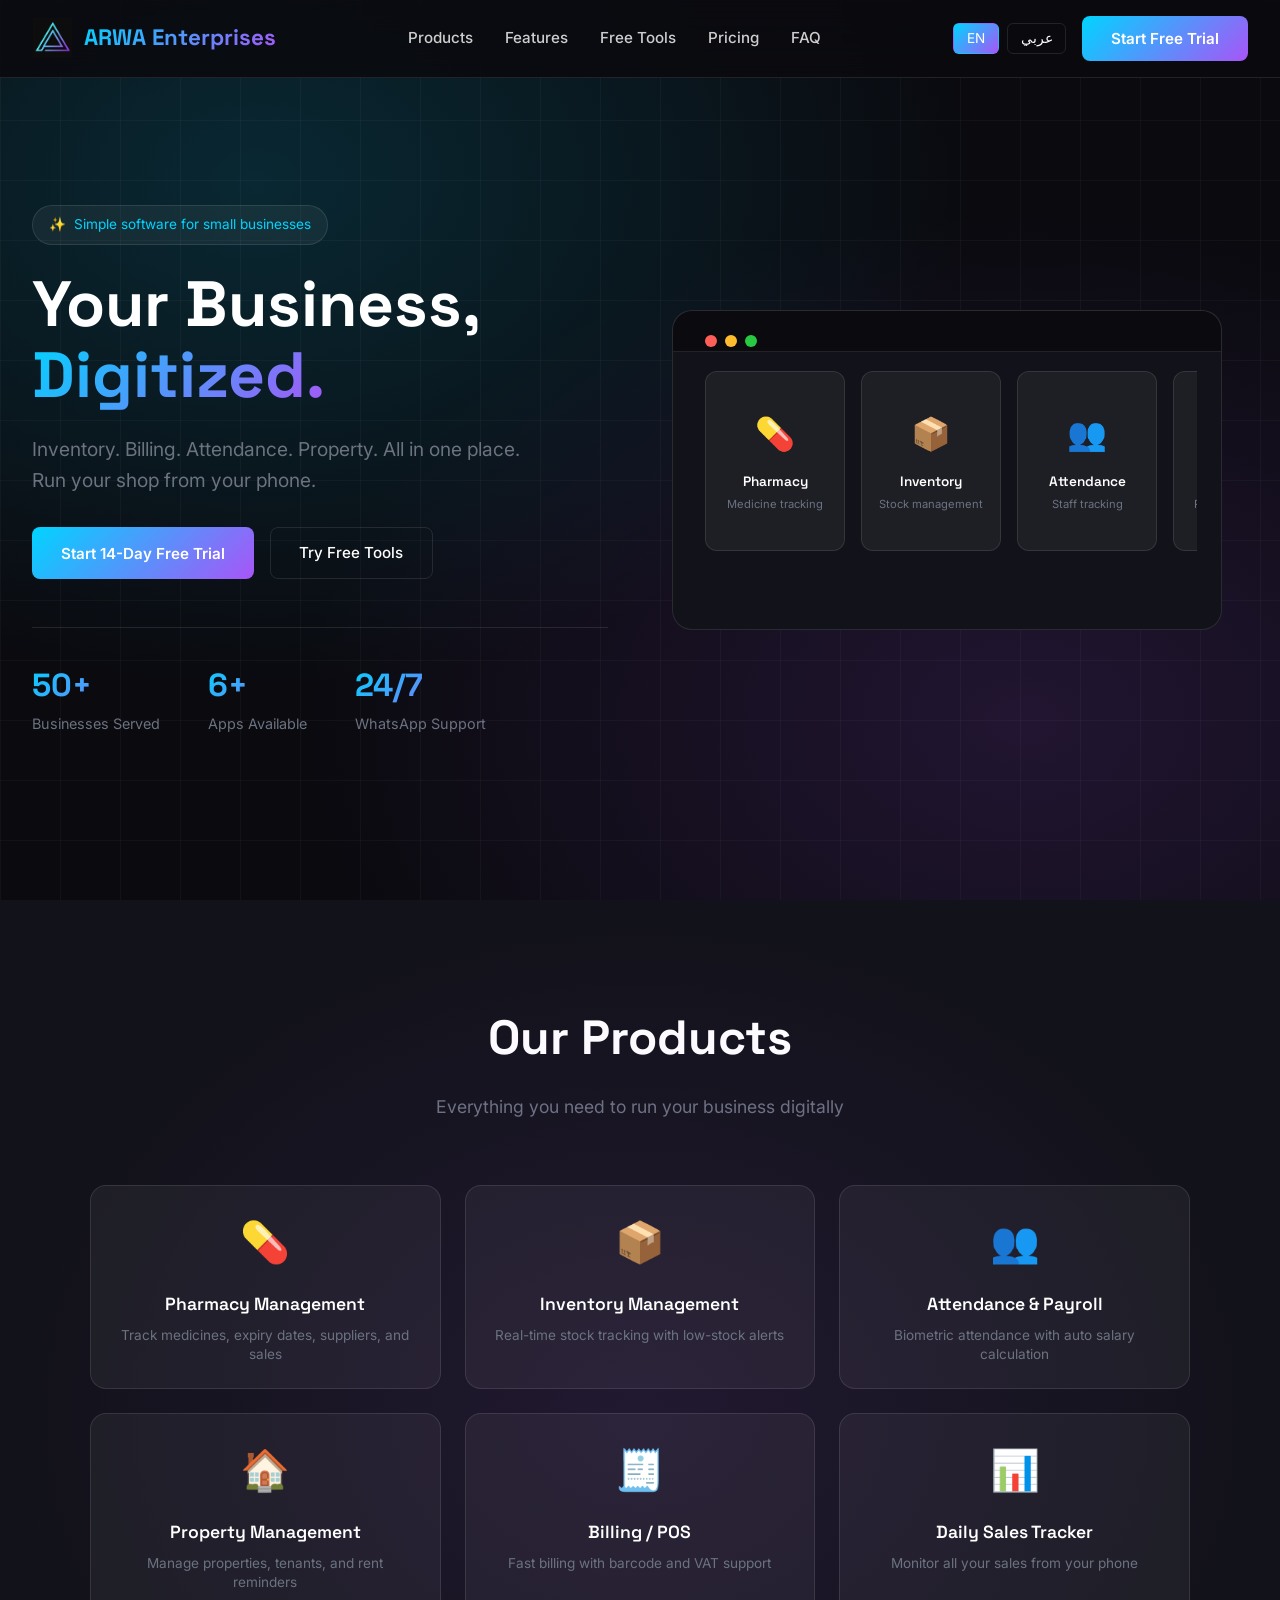
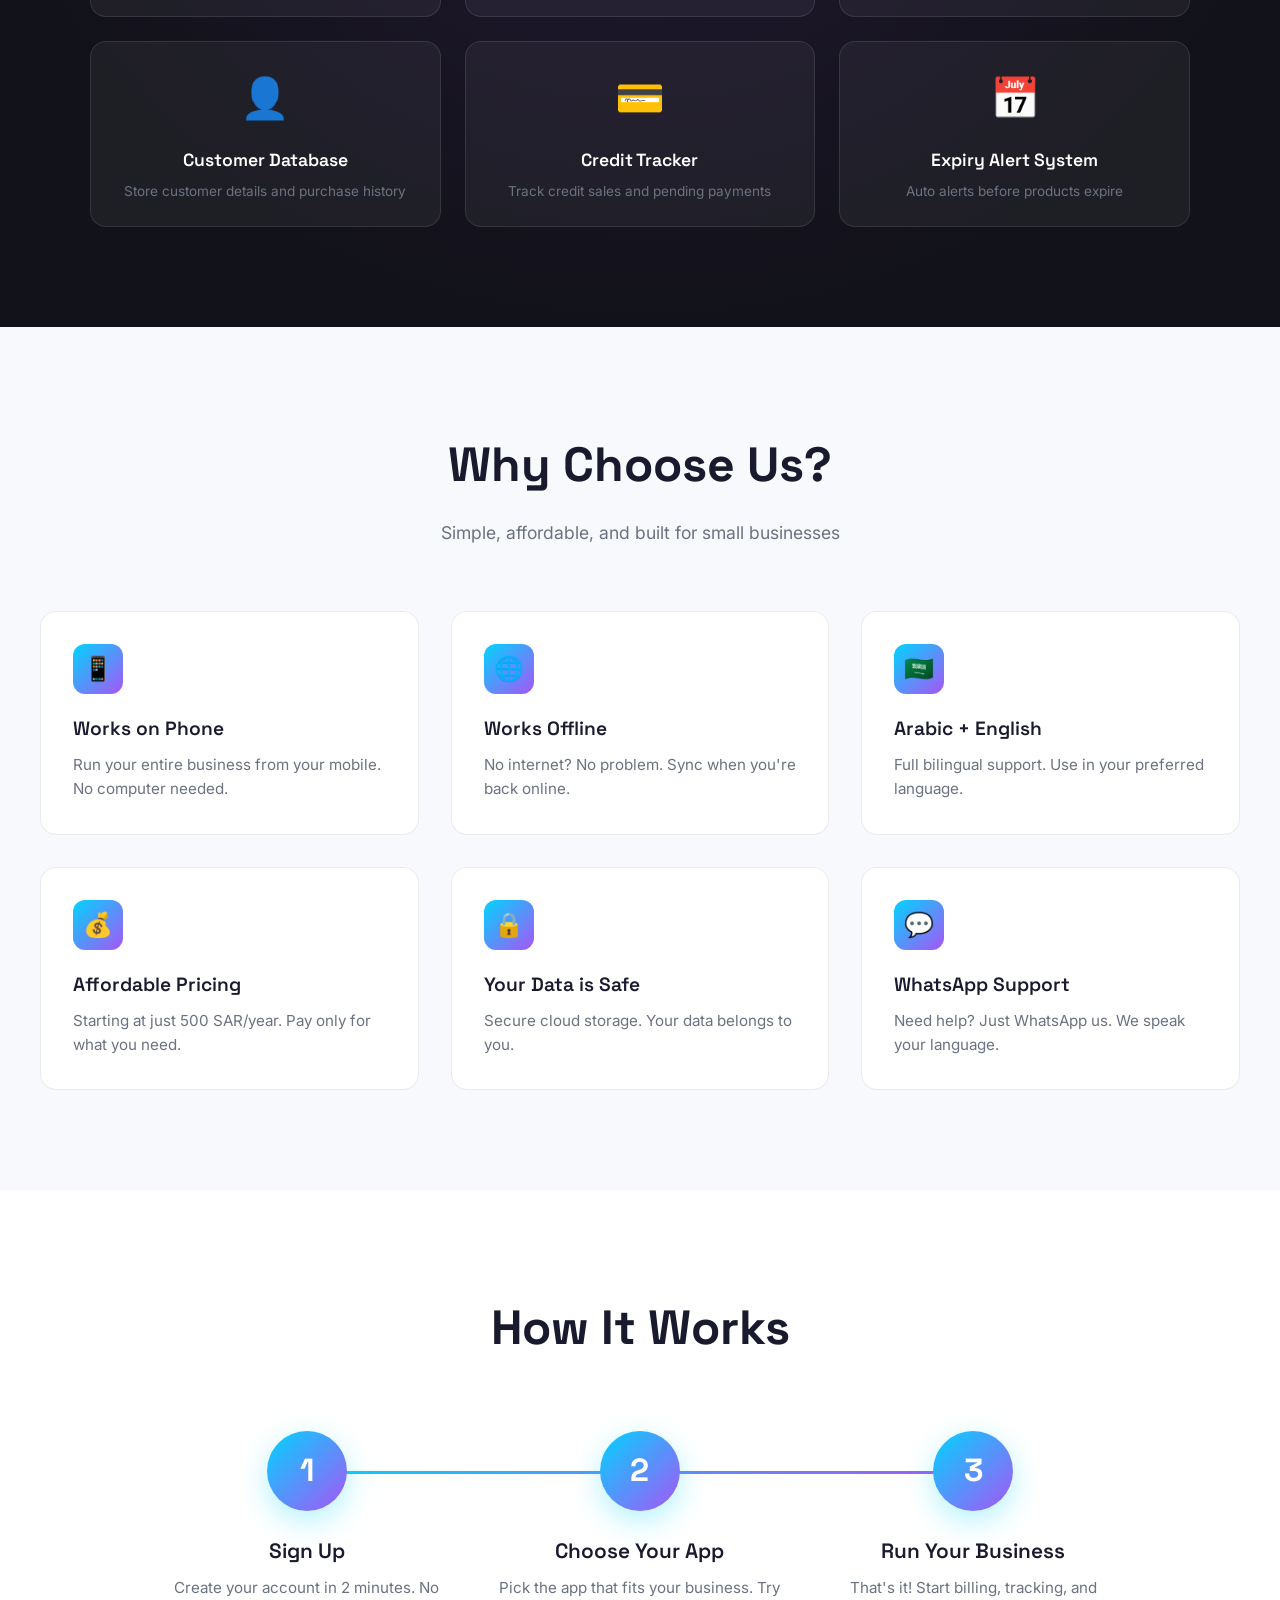
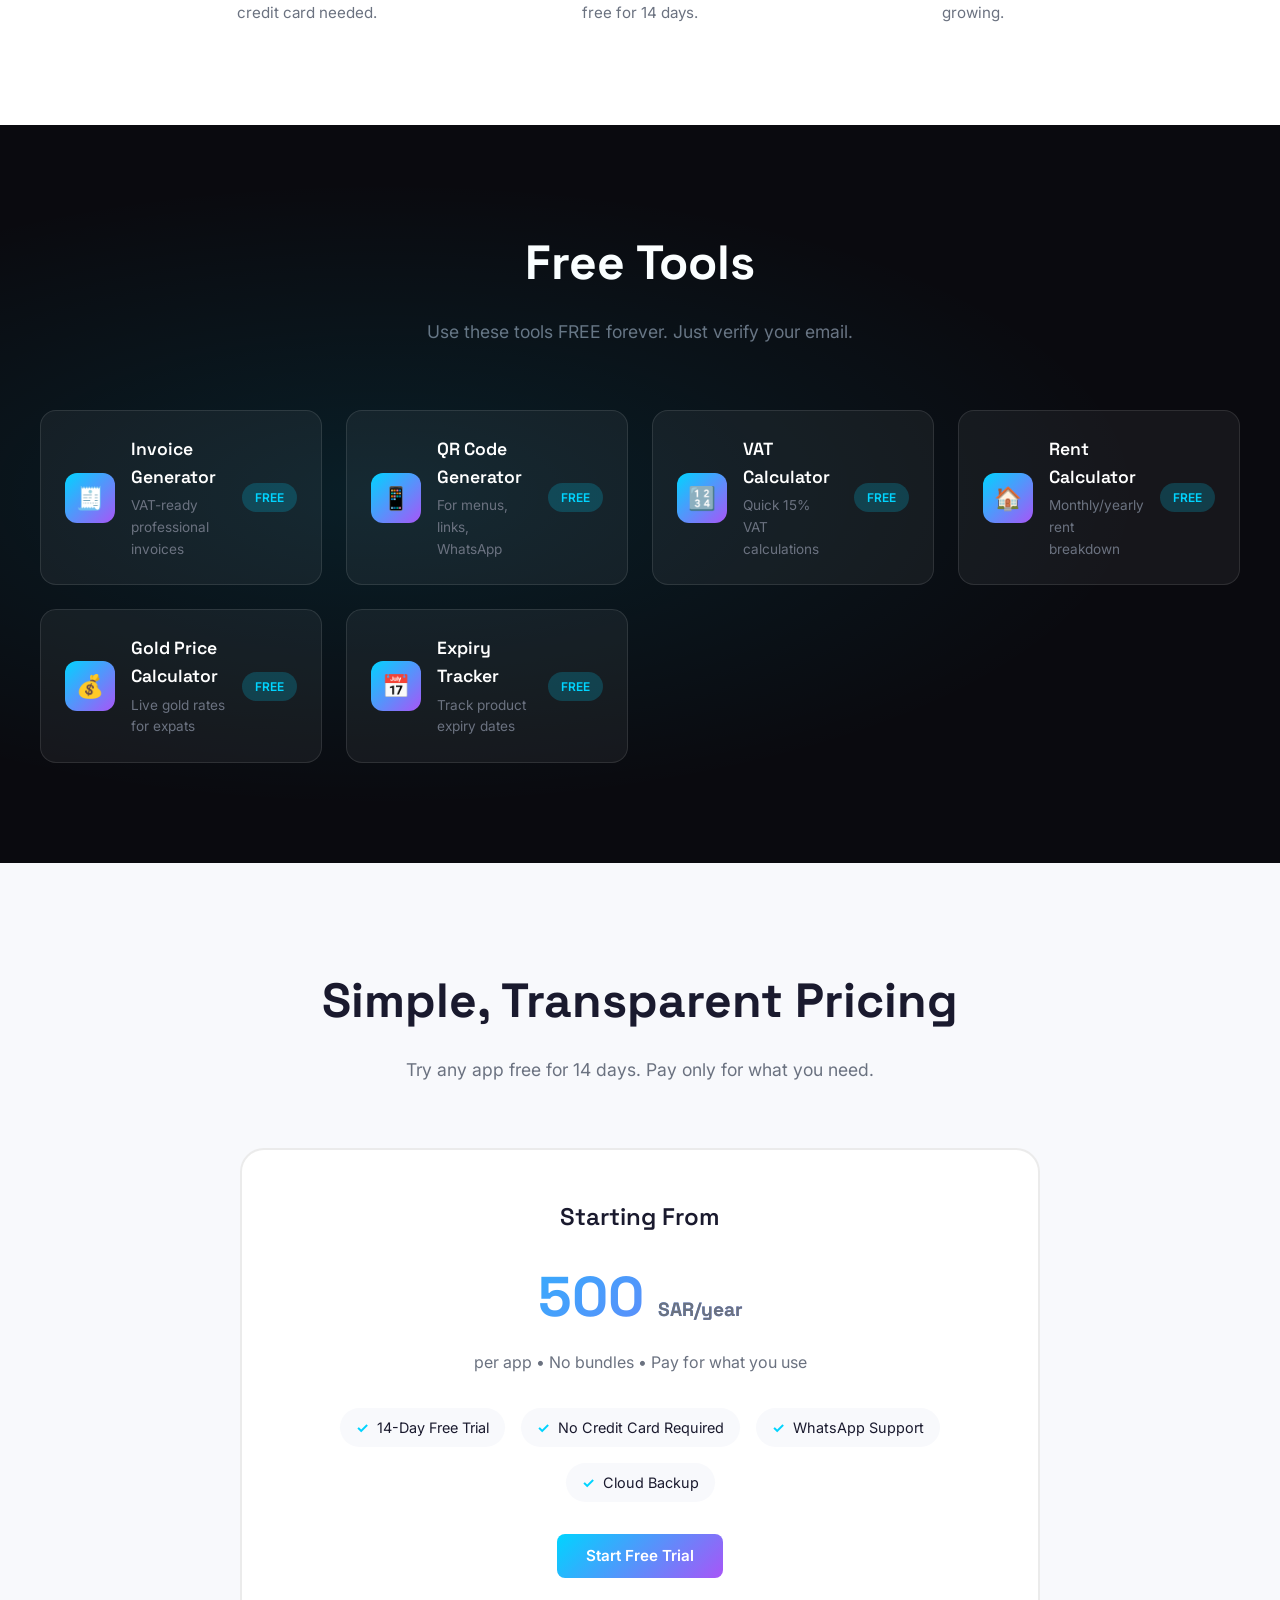
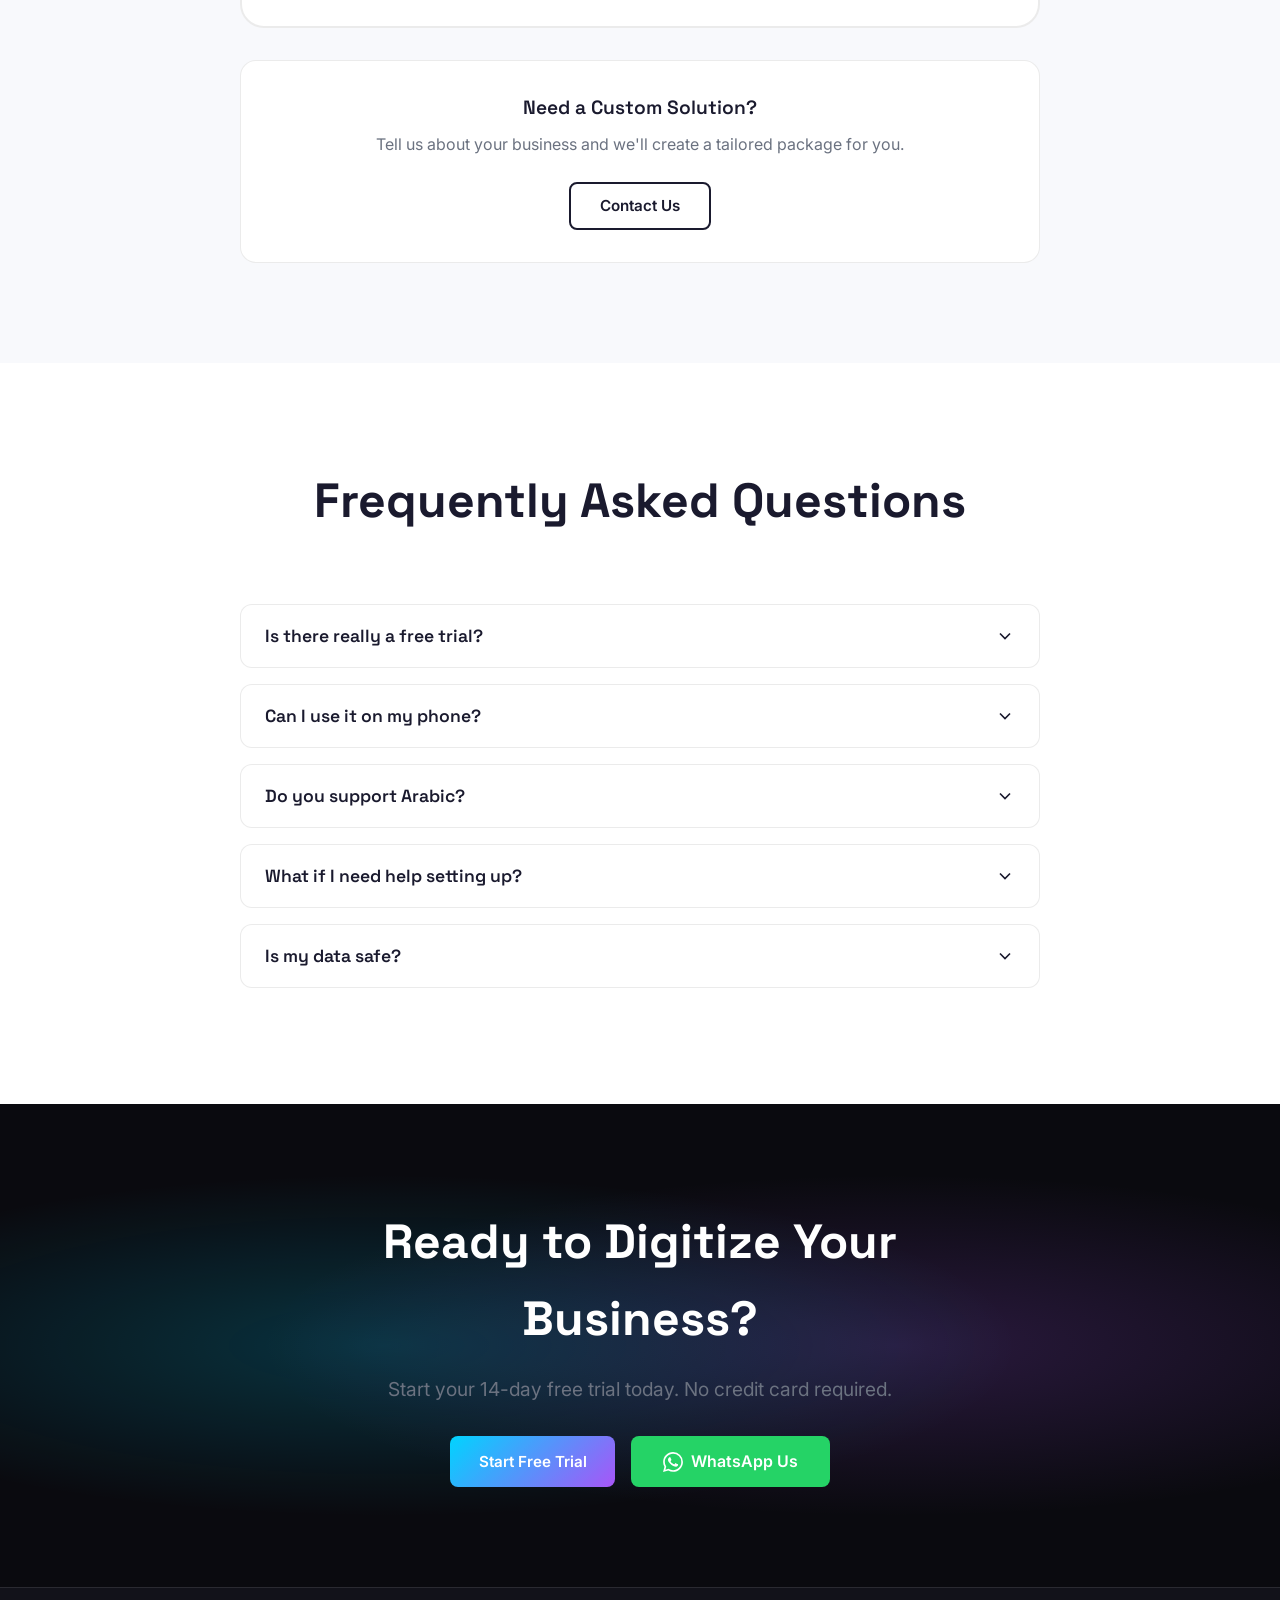
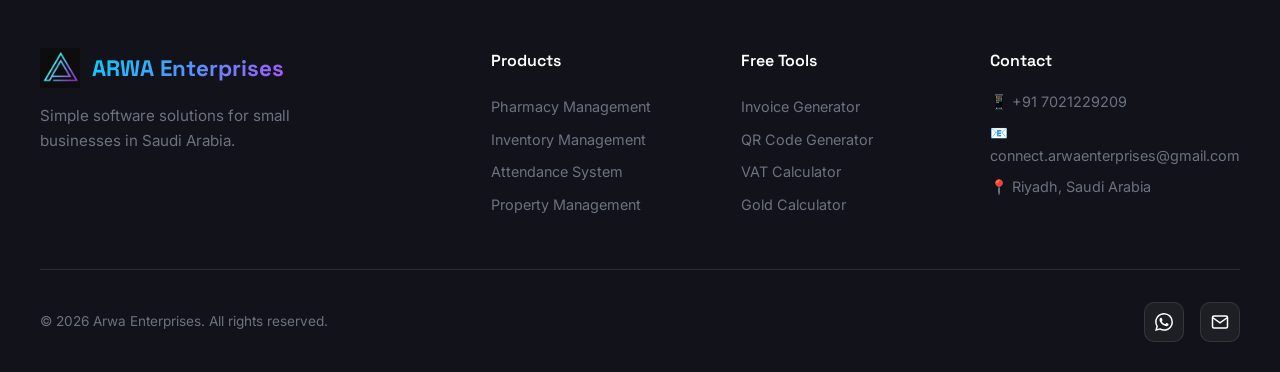
==== commit c579100e: "Add files via upload" ====
--- a/index.html
+++ b/index.html
@@ -1380,6 +1380,10 @@
         justify-content: center;
     }
 
+    .hero-badge {
+        margin: 0 auto 1.5rem;
+    }
+
     .products-grid {
         grid-template-columns: repeat(2, 1fr);
     }
@@ -1407,72 +1411,255 @@
     }
 
     .hero {
-        padding: 100px 1.5rem 60px;
+        padding: 100px 1rem 60px;
+        text-align: center;
+    }
+
+    .hero-inner {
+        text-align: center;
+    }
+
+    .hero-badge {
+        display: inline-flex;
+        margin: 0 auto 1.5rem;
+    }
+
+    .hero h1 {
+        font-size: 2rem;
+        text-align: center;
+    }
+
+    .hero-description {
+        text-align: center;
+        margin: 0 auto 2rem;
+        font-size: 1rem;
+    }
+
+    .hero-buttons {
+        flex-direction: column;
+        align-items: center;
+        gap: 1rem;
+    }
+
+    .hero-buttons .btn-primary,
+    .hero-buttons .btn-secondary {
+        width: 100%;
+        max-width: 280px;
+        justify-content: center;
     }
 
     .hero-stats {
         flex-direction: column;
         gap: 1.5rem;
+        align-items: center;
+        text-align: center;
+    }
+
+    .hero-stat {
+        text-align: center;
+    }
+
+    .hero-visual {
+        display: none; /* Hide tiles on mobile for cleaner look */
     }
 
     .hero-tiles-container {
         max-width: 100%;
-        height: 250px;
+        height: 220px;
     }
 
     .hero-mini-tile {
-        width: 120px;
-        height: 150px;
+        width: 110px;
+        height: 140px;
+    }
+
+    .hero-mini-tile .icon {
+        font-size: 1.5rem;
+    }
+
+    .hero-mini-tile h4 {
+        font-size: 0.75rem;
+    }
+
+    .hero-mini-tile p {
+        font-size: 0.65rem;
     }
 
     .products-grid {
         grid-template-columns: 1fr;
-        max-width: 400px;
+        max-width: 350px;
+        margin: 0 auto;
+    }
+
+    .product-card {
+        padding: 1.25rem;
+    }
+
+    .features-grid {
+        grid-template-columns: 1fr;
     }
 
     .steps {
         flex-direction: column;
-        gap: 3rem;
+        gap: 2.5rem;
     }
 
     .steps::before {
         display: none;
     }
 
+    .step-number {
+        width: 60px;
+        height: 60px;
+        font-size: 1.5rem;
+    }
+
+    .tools-grid {
+        grid-template-columns: 1fr;
+    }
+
+    .tool-card {
+        padding: 1rem;
+    }
+
+    .pricing-box {
+        padding: 2rem 1.5rem;
+    }
+
+    .pricing-amount {
+        font-size: 2.5rem;
+    }
+
+    .pricing-features {
+        flex-direction: column;
+        align-items: center;
+    }
+
+    .modal {
+        padding: 1.5rem;
+        margin: 1rem;
+        max-height: 90vh;
+        overflow-y: auto;
+    }
+
     .modal-products {
         grid-template-columns: repeat(2, 1fr);
+        gap: 0.75rem;
+    }
+
+    .modal-product {
+        padding: 1rem;
+    }
+
+    .modal-product .icon {
+        font-size: 1.5rem;
+    }
+
+    .modal-product h4 {
+        font-size: 0.85rem;
     }
 
     .footer-grid {
         grid-template-columns: 1fr;
+        text-align: center;
+    }
+
+    .footer-brand {
+        display: flex;
+        flex-direction: column;
+        align-items: center;
+    }
+
+    .footer-brand p {
+        text-align: center;
+    }
+
+    .footer-col {
+        text-align: center;
+    }
+
+    .footer-contact p {
+        justify-content: center;
     }
 
     .footer-bottom {
         flex-direction: column;
         text-align: center;
+        gap: 1rem;
+    }
+
+    .section-header h2 {
+        font-size: 1.75rem;
+    }
+
+    .section-header p {
+        font-size: 1rem;
+        padding: 0 1rem;
     }
 }
 
 @media (max-width: 480px) {
+    .hero {
+        padding: 90px 1rem 50px;
+    }
+
     .hero h1 {
+        font-size: 1.75rem;
+    }
+
+    .hero-description {
+        font-size: 0.95rem;
+    }
+
+    .hero-stats {
+        gap: 1.25rem;
+    }
+
+    .hero-stat h3 {
+        font-size: 1.5rem;
+    }
+
+    .hero-stat p {
+        font-size: 0.8rem;
+    }
+
+    .navbar {
+        padding: 0.75rem 1rem;
+    }
+
+    .logo-text {
+        font-size: 1.2rem;
+    }
+
+    .logo-img {
+        height: 32px;
+    }
+
+    .modal-products {
+        grid-template-columns: repeat(2, 1fr);
+    }
+
+    .pricing-amount {
         font-size: 2rem;
     }
 
-    .hero-buttons {
+    .final-cta h2 {
+        font-size: 1.5rem;
+    }
+
+    .final-cta p {
+        font-size: 1rem;
+    }
+
+    .final-cta-buttons {
         flex-direction: column;
-    }
-
-    .hero-buttons .btn-primary,
-    .hero-buttons .btn-secondary {
+        align-items: center;
+    }
+
+    .final-cta-buttons .btn-primary,
+    .final-cta-buttons .btn-whatsapp {
         width: 100%;
-    }
-
-    .modal-products {
-        grid-template-columns: 1fr 1fr;
-    }
-
-    .pricing-amount {
-        font-size: 2.5rem;
+        max-width: 280px;
     }
 }
 
@@ -1506,9 +1693,9 @@
     <nav class="navbar" id="navbar">
         <div class="navbar-inner">
             <a href="#" class="logo">
-                <img src="logo.png" alt="Arwa Enterprises" class="logo-img" onerror="this.style.display='none'">
-                <span class="logo-text">ARWA</span>
-            </a>
+    <img src="logo.png" alt="Arwa Enterprises" class="logo-img" onerror="this.style.display='none'">
+    <span class="logo-text">ARWA <span class="logo-sub">Enterprises</span></span>
+</a>
             
             <div class="nav-links">
                 <a href="#products" data-en="Products" data-ar="المنتجات">Products</a>
@@ -1932,9 +2119,9 @@
             <div class="footer-grid">
                 <div class="footer-brand">
                     <a href="#" class="logo">
-                        <img src="logo.png" alt="Arwa Enterprises" class="logo-img" onerror="this.style.display='none'">
-                        <span class="logo-text">ARWA</span>
-                    </a>
+    <img src="logo.png" alt="Arwa Enterprises" class="logo-img" onerror="this.style.display='none'">
+    <span class="logo-text">ARWA <span class="logo-sub">Enterprises</span></span>
+</a>
                     <p data-en="Simple software solutions for small businesses in Saudi Arabia." data-ar="حلول برمجية بسيطة للمشاريع الصغيرة في السعودية.">Simple software solutions for small businesses in Saudi Arabia.</p>
                 </div>
                 <div class="footer-col">
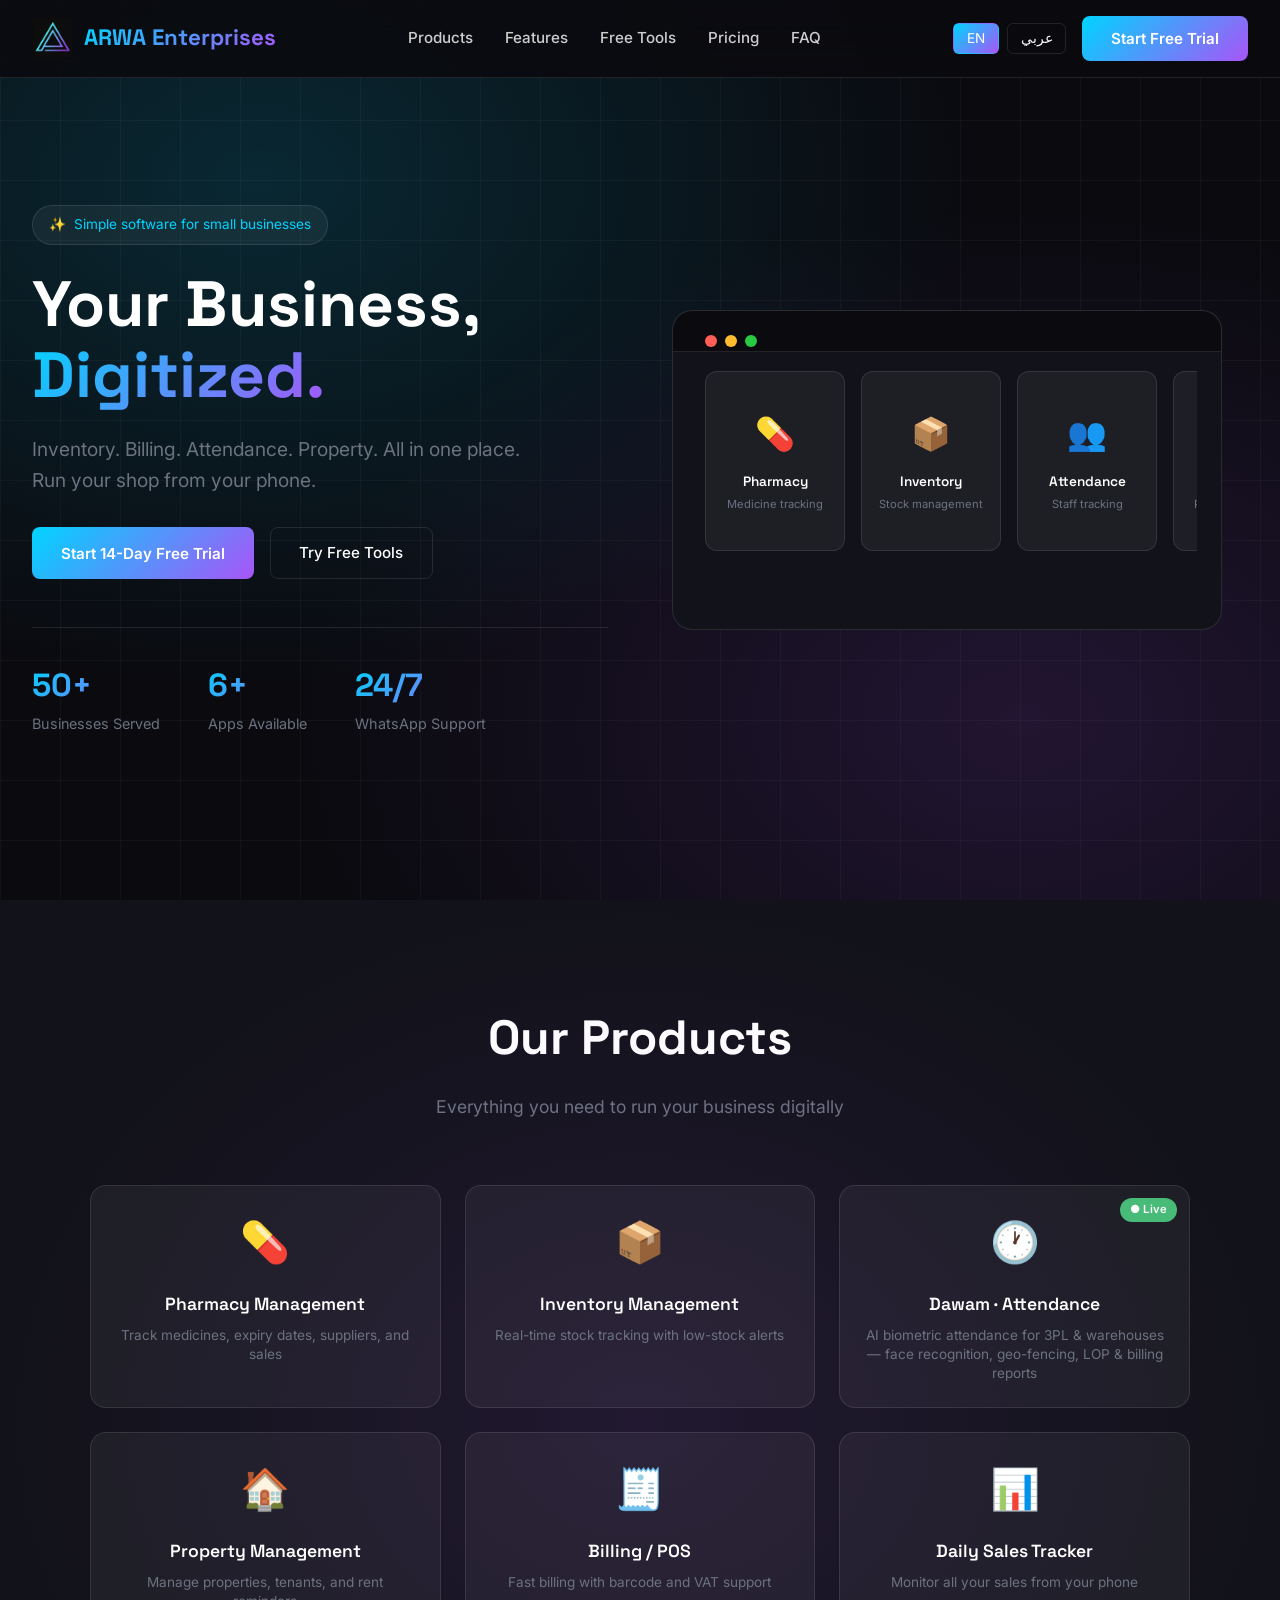
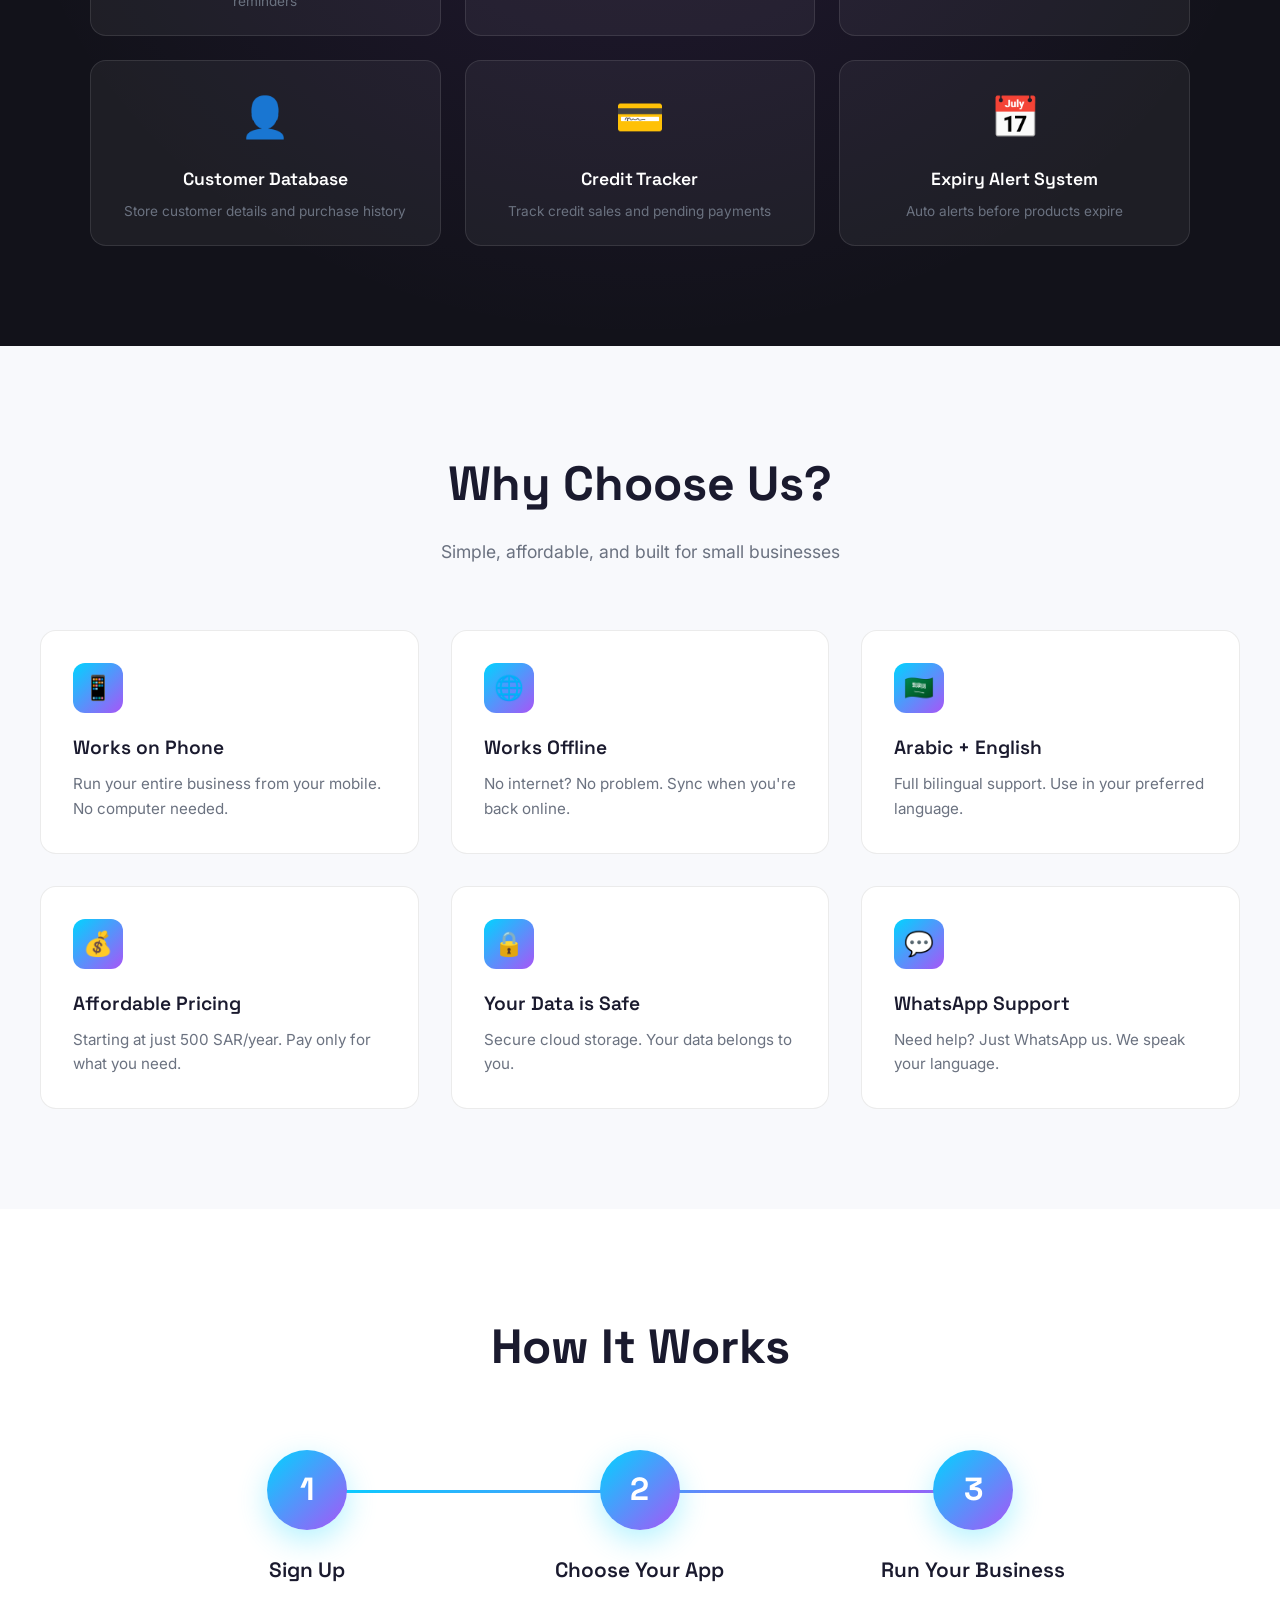
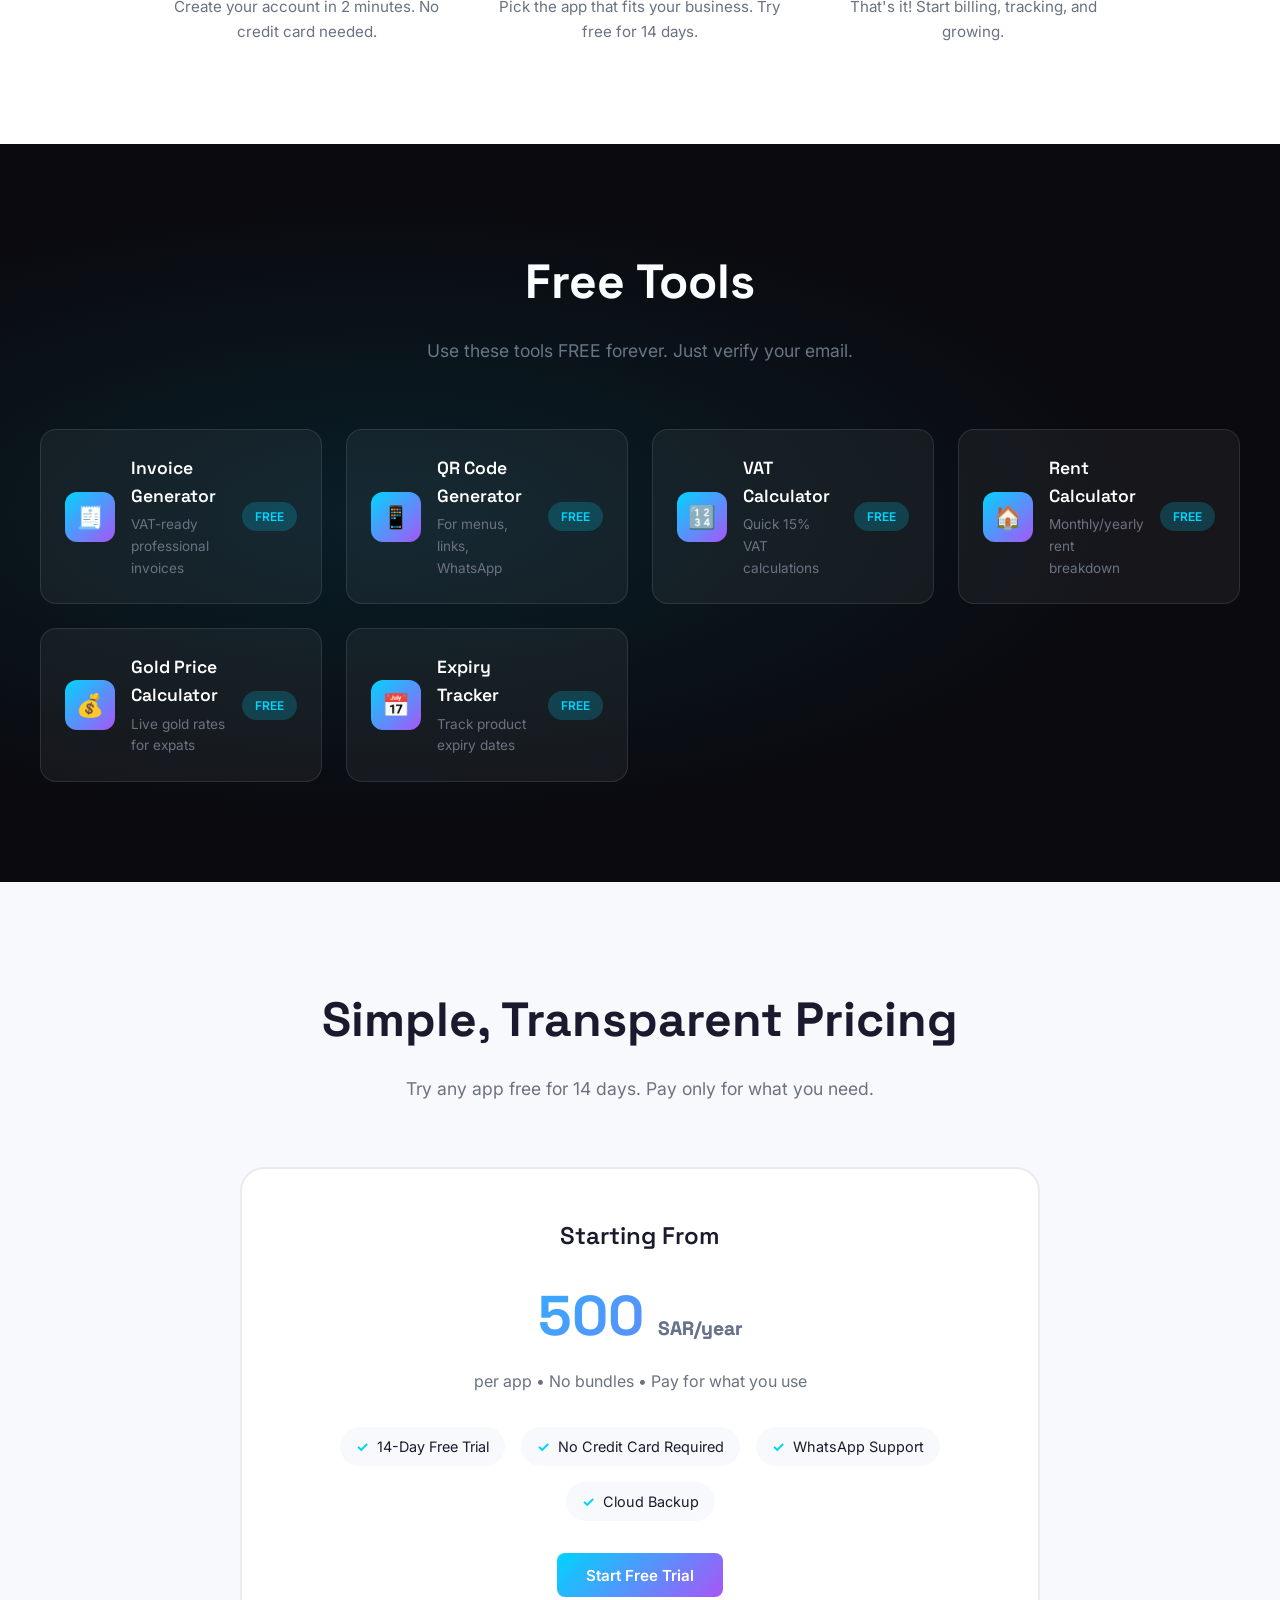
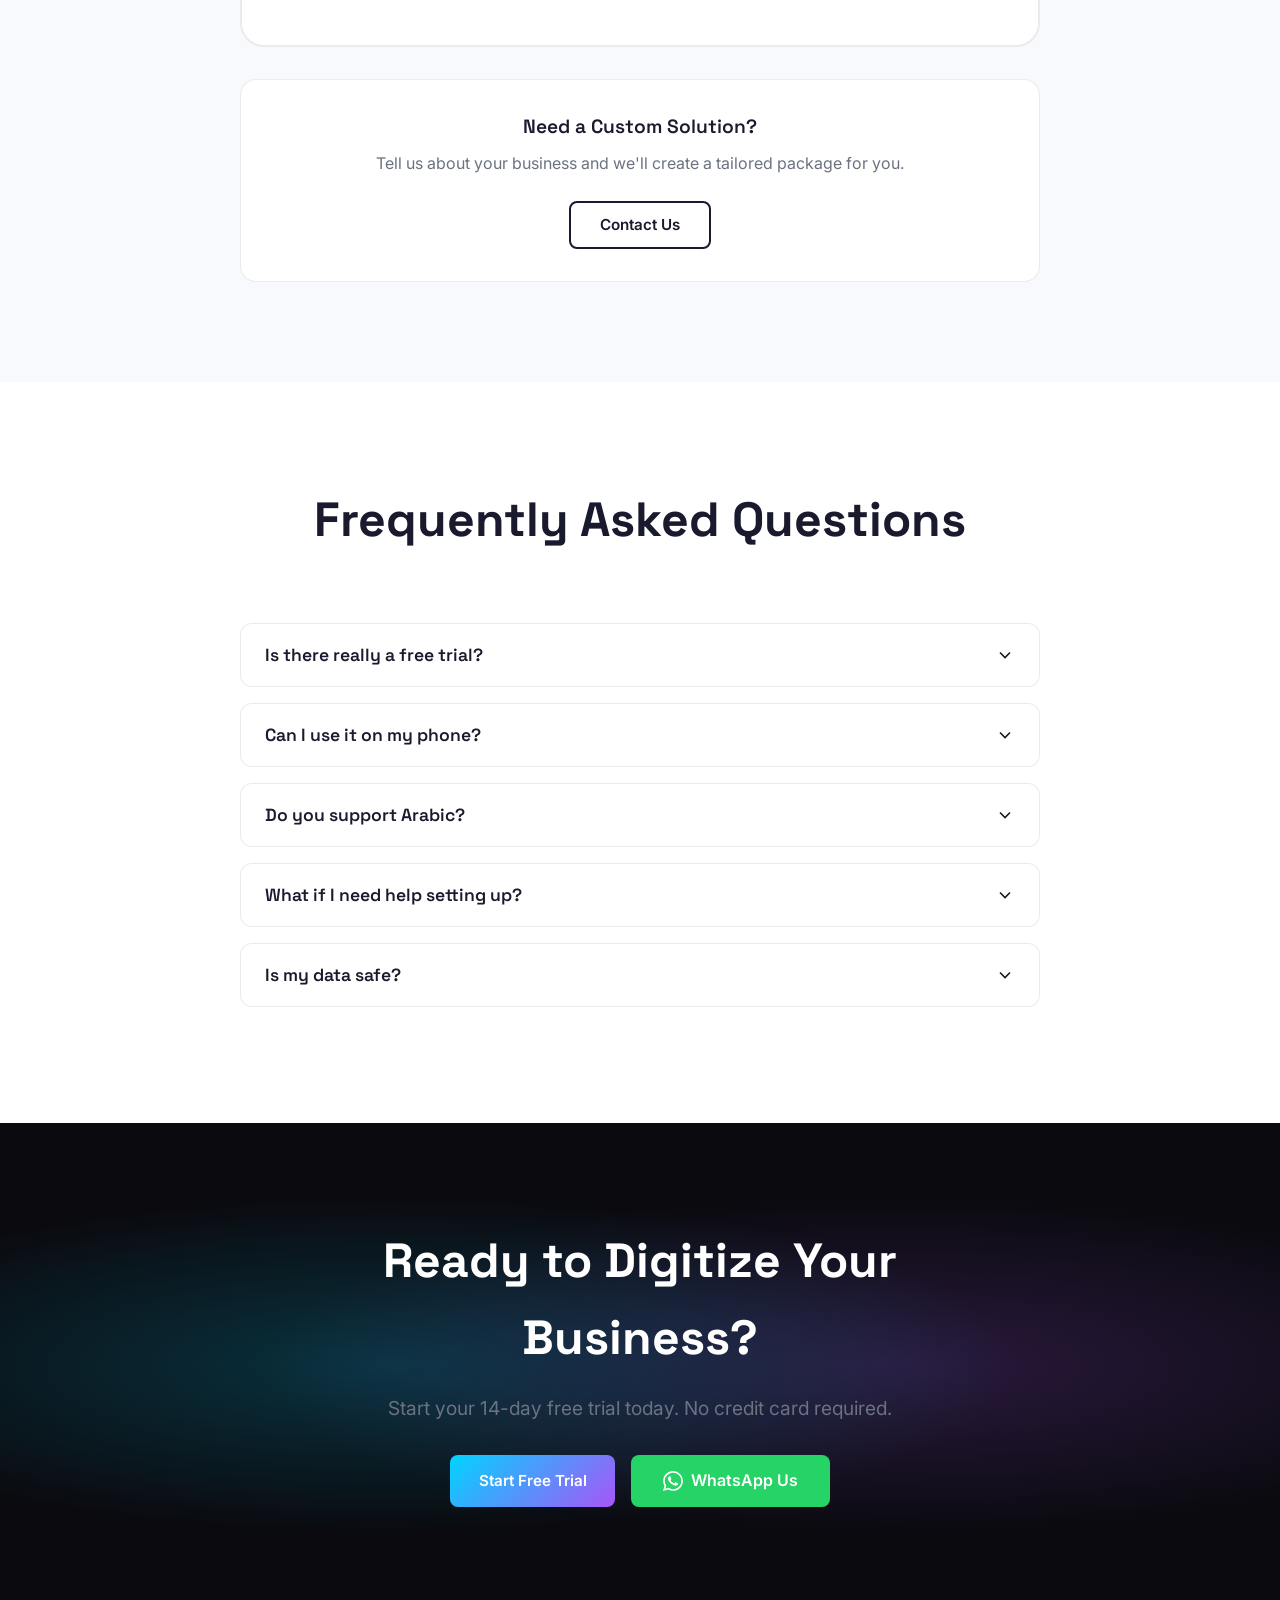
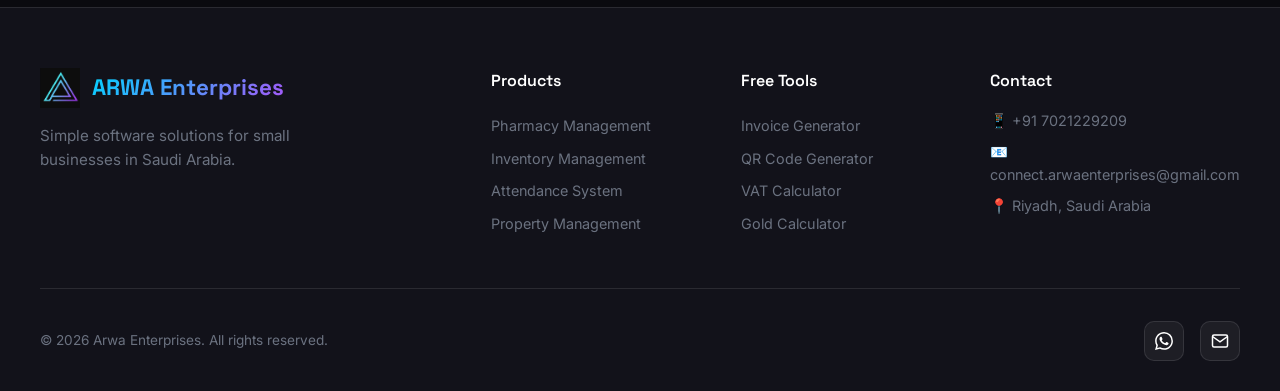
==== commit 81067989: "Add Dawam attendance landing page at /dawam/ - New /dawam/index.html: full bilingual (EN/AR) landing" ====
--- a/index.html
+++ b/index.html
@@ -623,6 +623,20 @@
 .product-card-content {
     position: relative;
     z-index: 1;
+}
+
+.product-live-badge {
+    position: absolute;
+    top: 0.75rem;
+    right: 0.75rem;
+    background: #48bb78;
+    color: white;
+    padding: 0.2rem 0.6rem;
+    border-radius: 50px;
+    font-size: 0.7rem;
+    font-weight: 600;
+    z-index: 2;
+    letter-spacing: 0.02em;
 }
 
 .product-card .icon {
@@ -1829,11 +1843,12 @@
                     <p data-en="Real-time stock tracking with low-stock alerts" data-ar="تتبع المخزون لحظياً مع تنبيهات النقص">Real-time stock tracking with low-stock alerts</p>
                 </div>
             </div>
-            <div class="product-card">
+            <div class="product-card" onclick="window.location='/dawam/'" style="position:relative;cursor:pointer;">
+                <span class="product-live-badge">● Live</span>
                 <div class="product-card-content">
-                    <div class="icon">👥</div>
-                    <h3 data-en="Attendance & Payroll" data-ar="الحضور والرواتب">Attendance & Payroll</h3>
-                    <p data-en="Biometric attendance with auto salary calculation" data-ar="حضور بالبصمة مع حساب الراتب تلقائياً">Biometric attendance with auto salary calculation</p>
+                    <div class="icon">🕐</div>
+                    <h3 data-en="Dawam · Attendance" data-ar="دوام · الحضور">Dawam · Attendance</h3>
+                    <p data-en="AI biometric attendance for 3PL & warehouses — face recognition, geo-fencing, LOP & billing reports" data-ar="حضور بيومتري ذكي للمستودعات — التعرف على الوجه والموقع وتقارير الفوترة">AI biometric attendance for 3PL & warehouses — face recognition, geo-fencing, LOP & billing reports</p>
                 </div>
             </div>
             <div class="product-card">
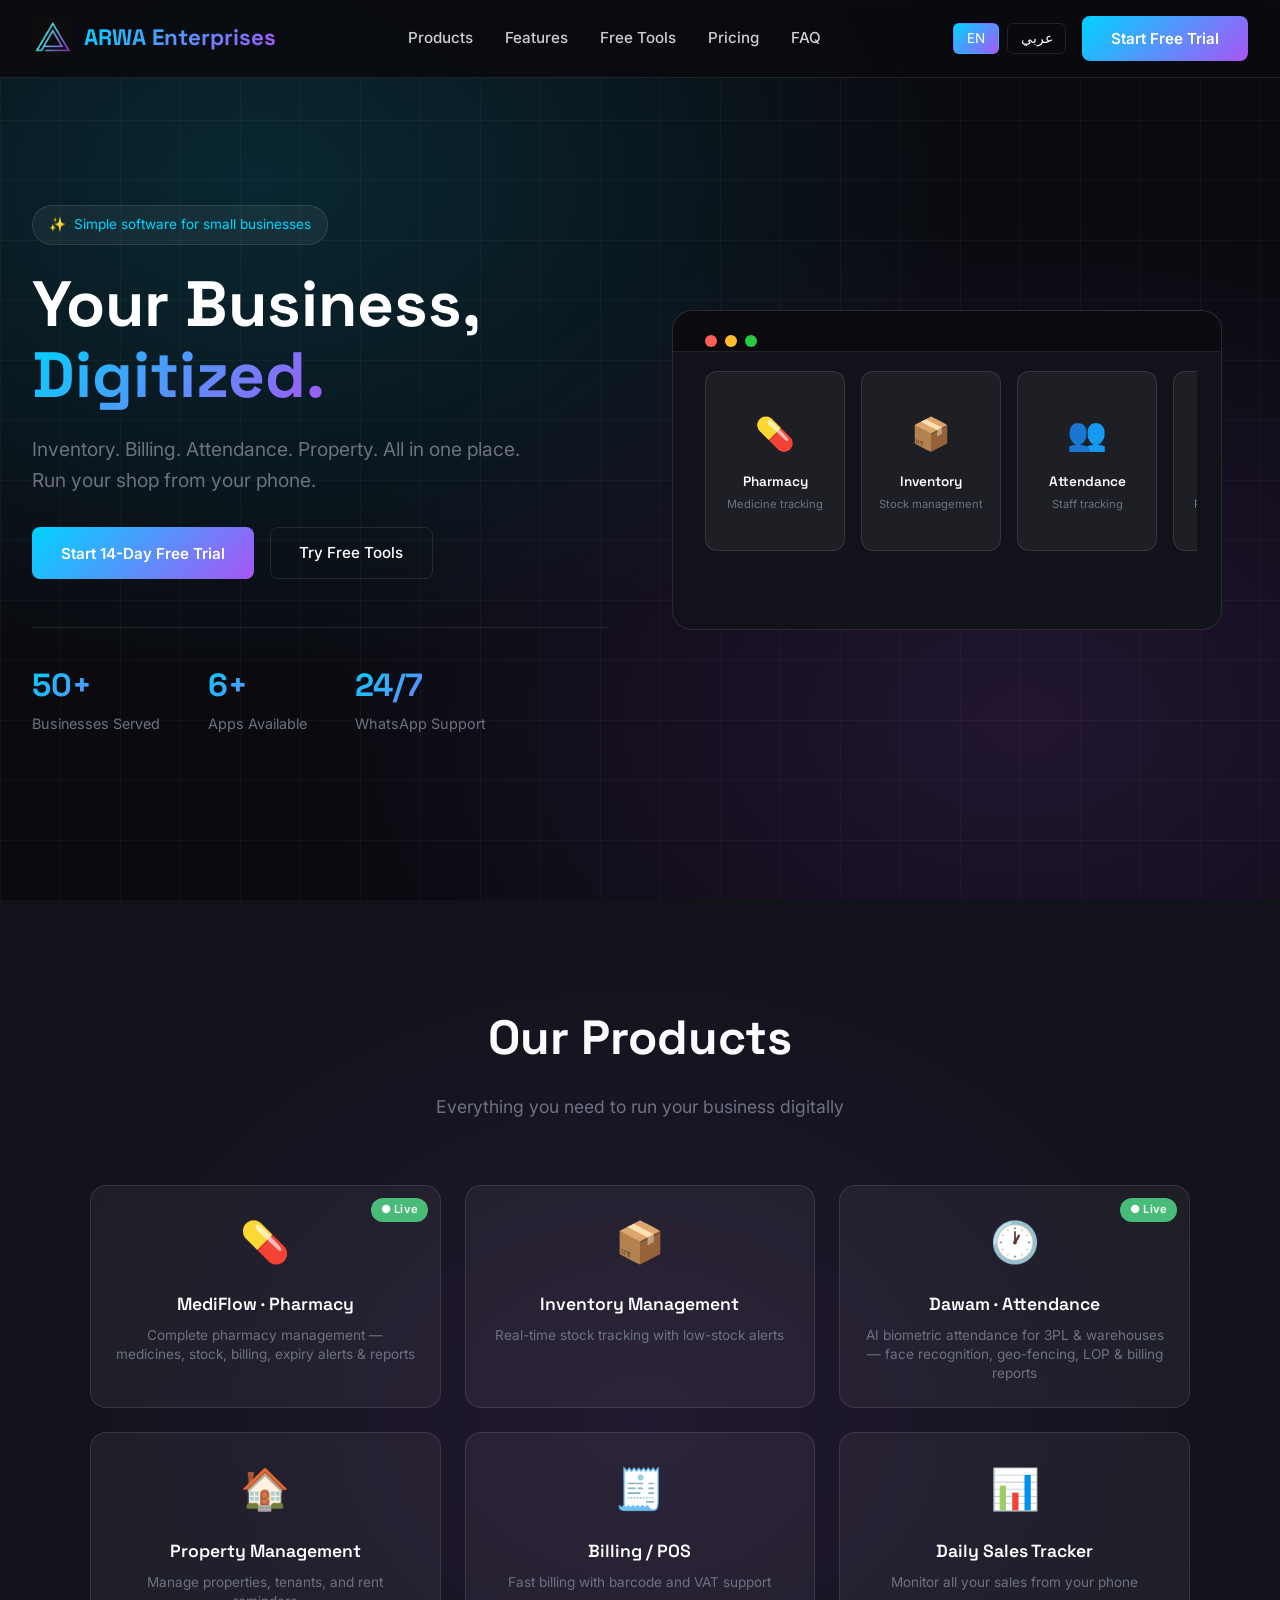
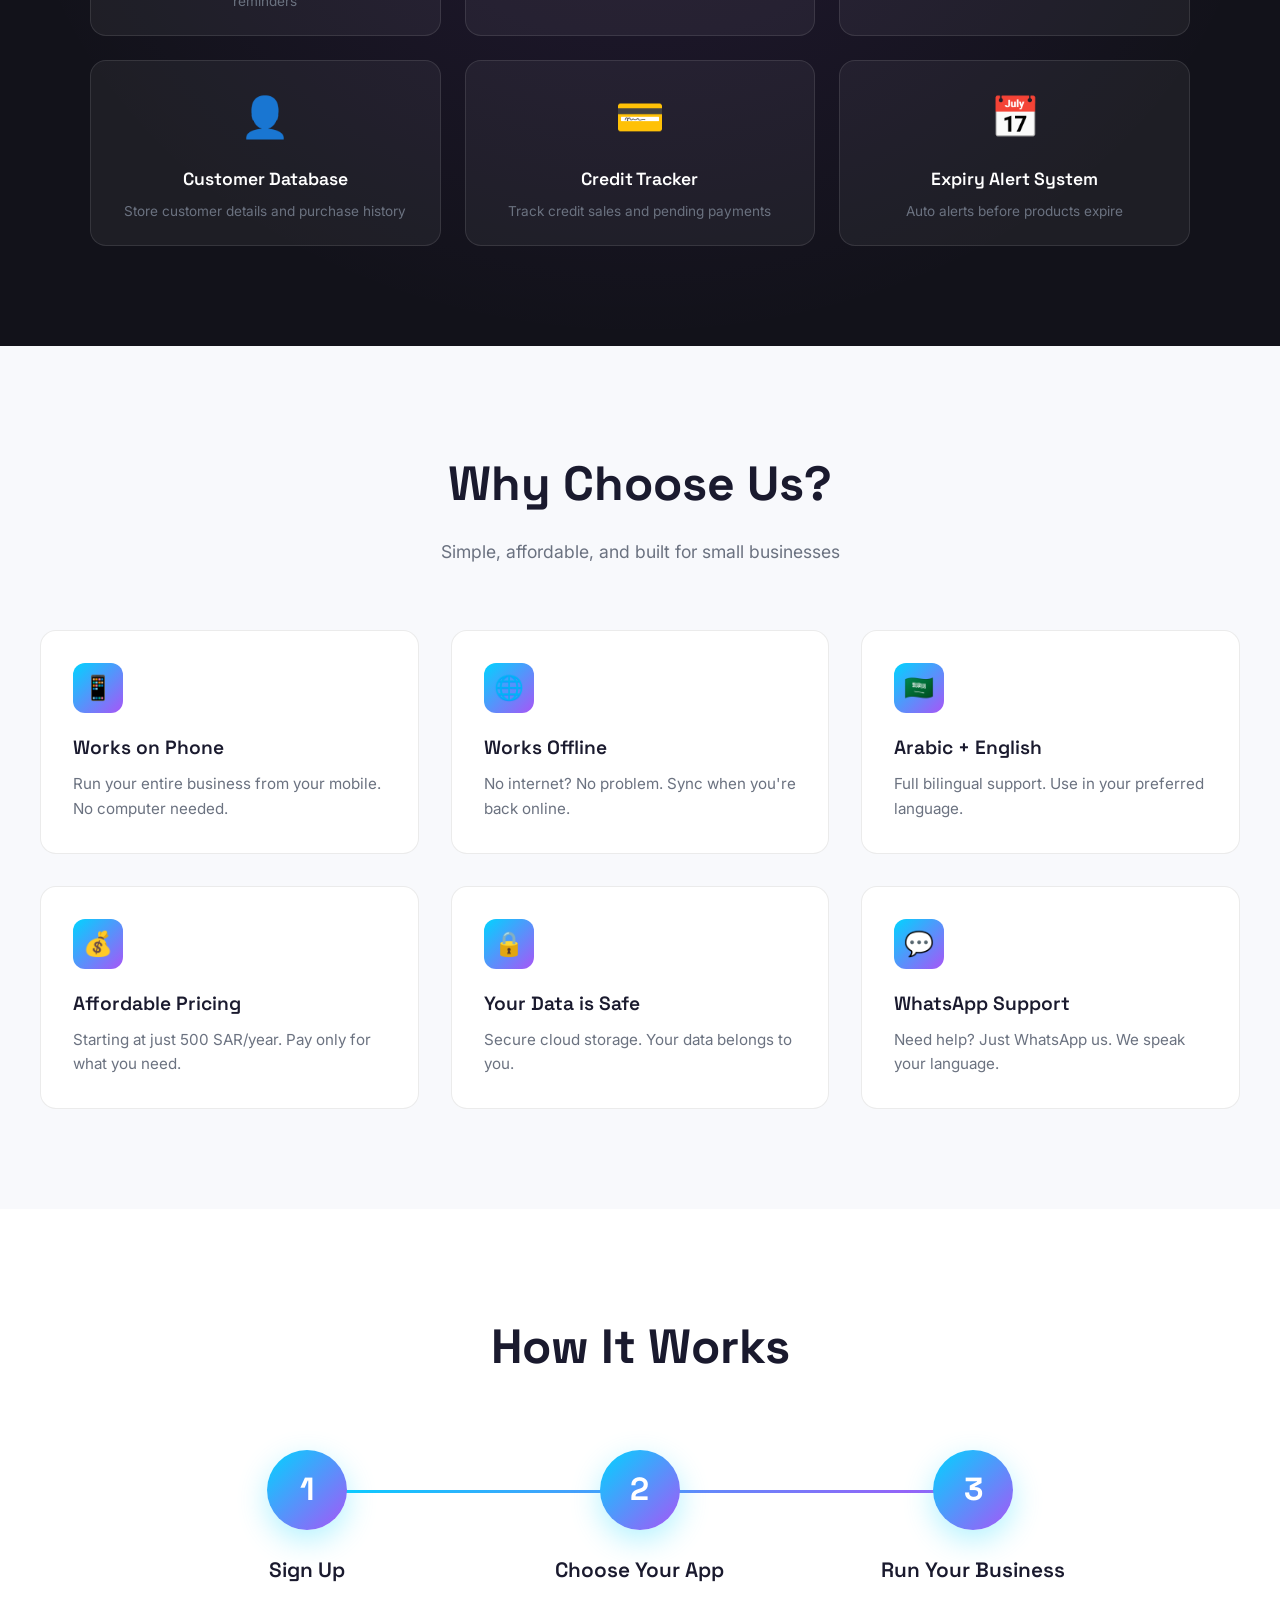
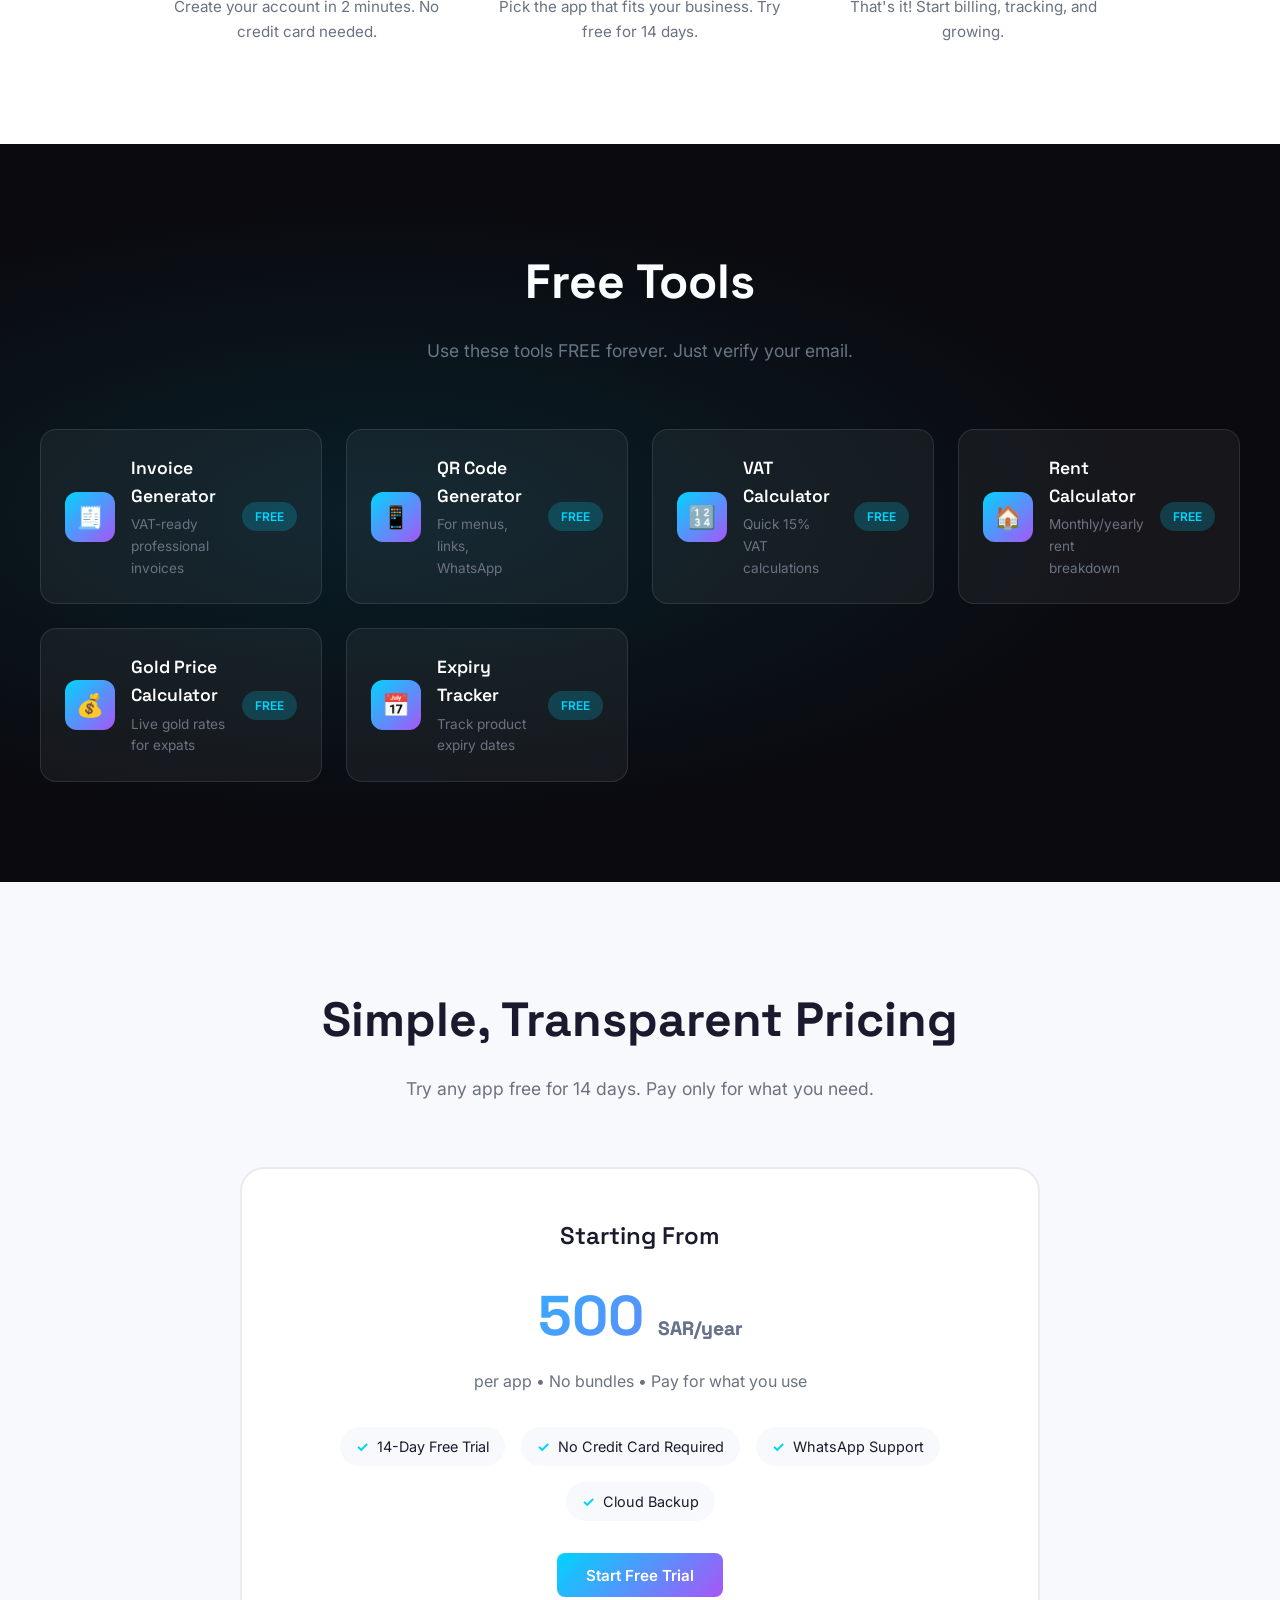
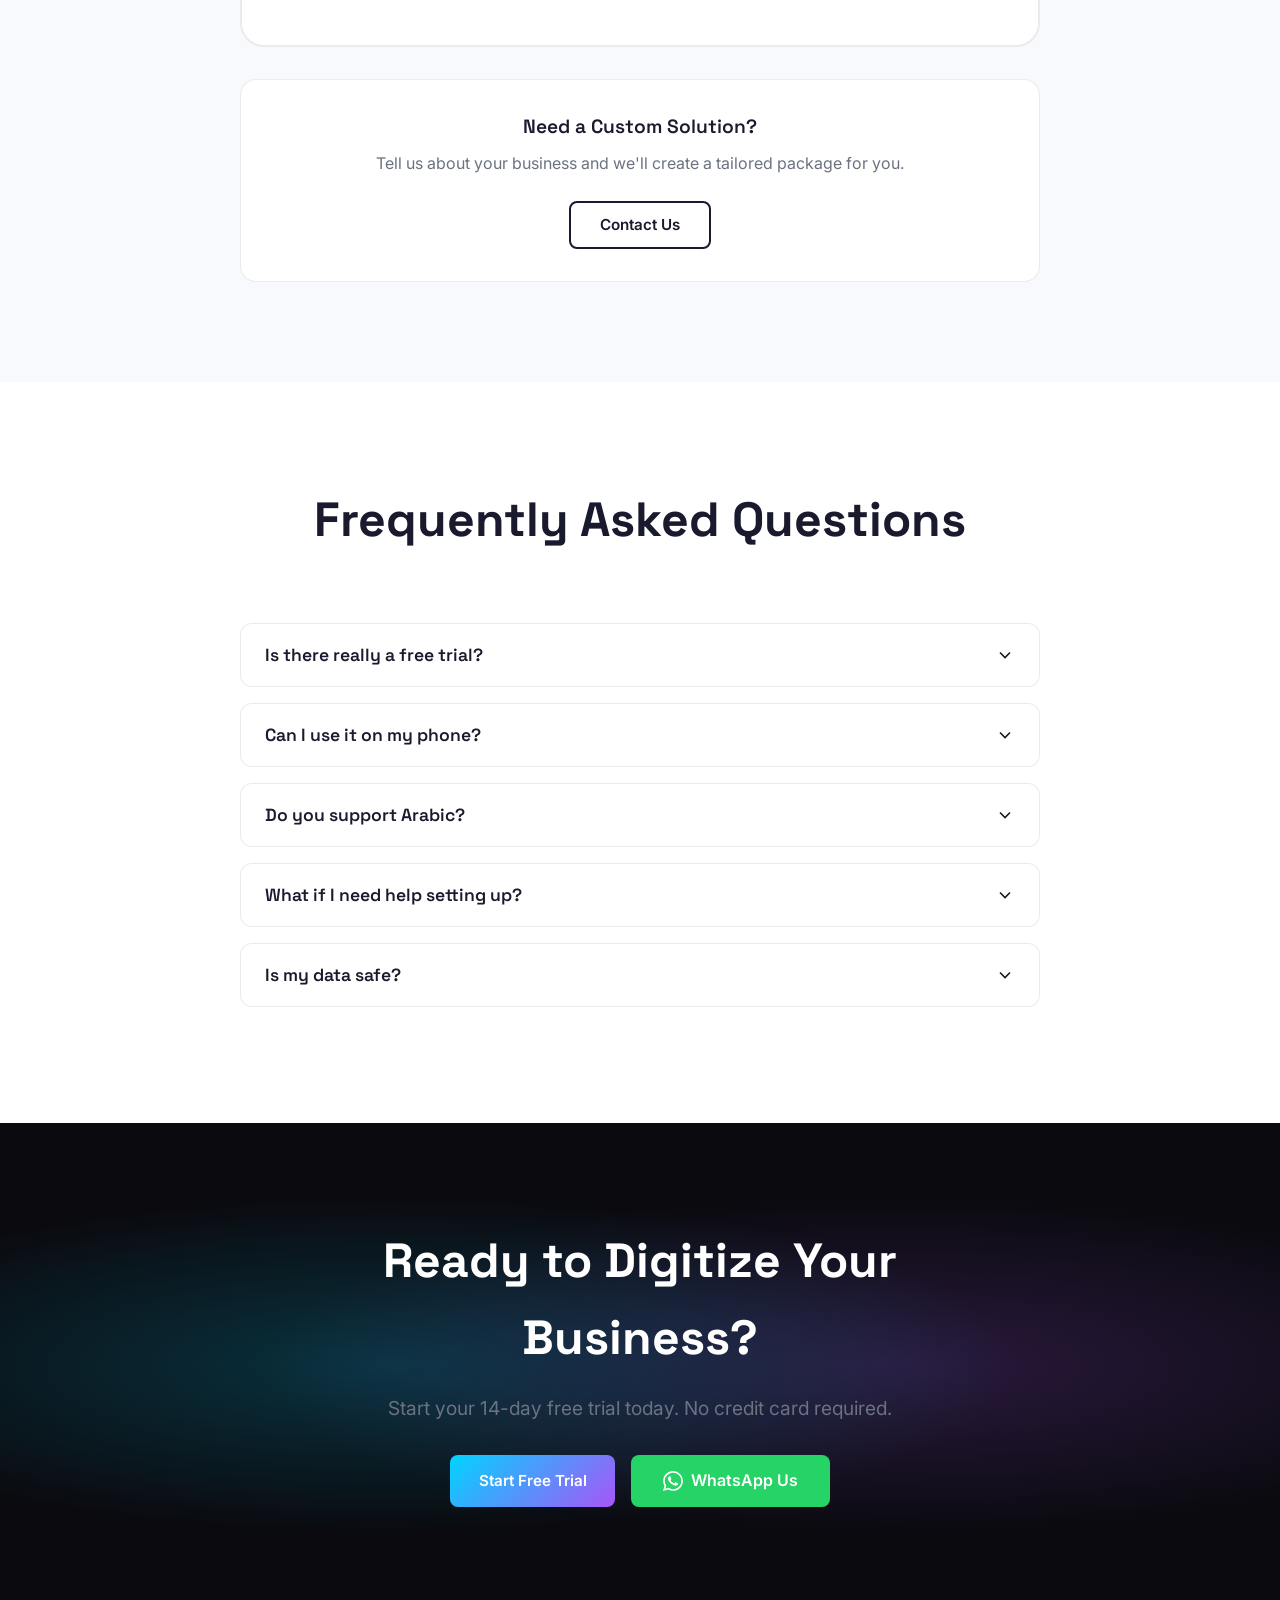
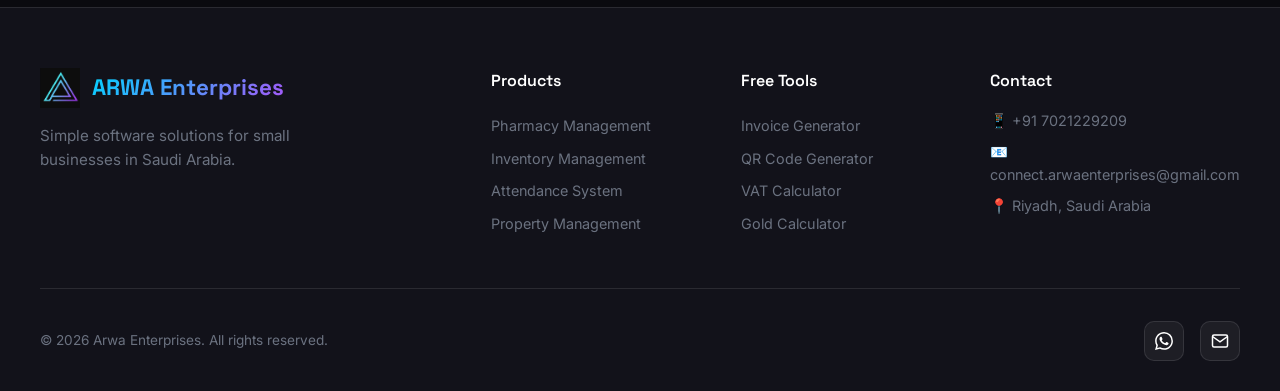
==== commit 6b5040d4: "Add MediFlow pharmacy landing page and activate product card - Update main site pharmacy card: oncli" ====
--- a/index.html
+++ b/index.html
@@ -1829,11 +1829,15 @@
             <p data-en="Everything you need to run your business digitally" data-ar="كل ما تحتاجه لإدارة أعمالك رقمياً">Everything you need to run your business digitally</p>
         </div>
         <div class="products-grid">
-            <div class="product-card">
+            <div class="product-card" onclick="window.location='/mediflow/'" style="position:relative;cursor:pointer;">
+                <span class="product-live-badge">● Live</span>
                 <div class="product-card-content">
                     <div class="icon">💊</div>
-                    <h3 data-en="Pharmacy Management" data-ar="إدارة الصيدلية">Pharmacy Management</h3>
-                    <p data-en="Track medicines, expiry dates, suppliers, and sales" data-ar="تتبع الأدوية، تواريخ الانتهاء، الموردين">Track medicines, expiry dates, suppliers, and sales</p>
+                    <h3 data-en="MediFlow · Pharmacy" data-ar="ميديفلو · الصيدلية">MediFlow · Pharmacy</h3>
+                    <p data-en="Complete pharmacy management — medicines, stock, billing, expiry alerts &amp; reports"
+                       data-ar="إدارة صيدلية متكاملة — أدوية، مخزون، فواتير، تنبيهات انتهاء الصلاحية والتقارير">
+                       Complete pharmacy management — medicines, stock, billing, expiry alerts &amp; reports
+                    </p>
                 </div>
             </div>
             <div class="product-card">
